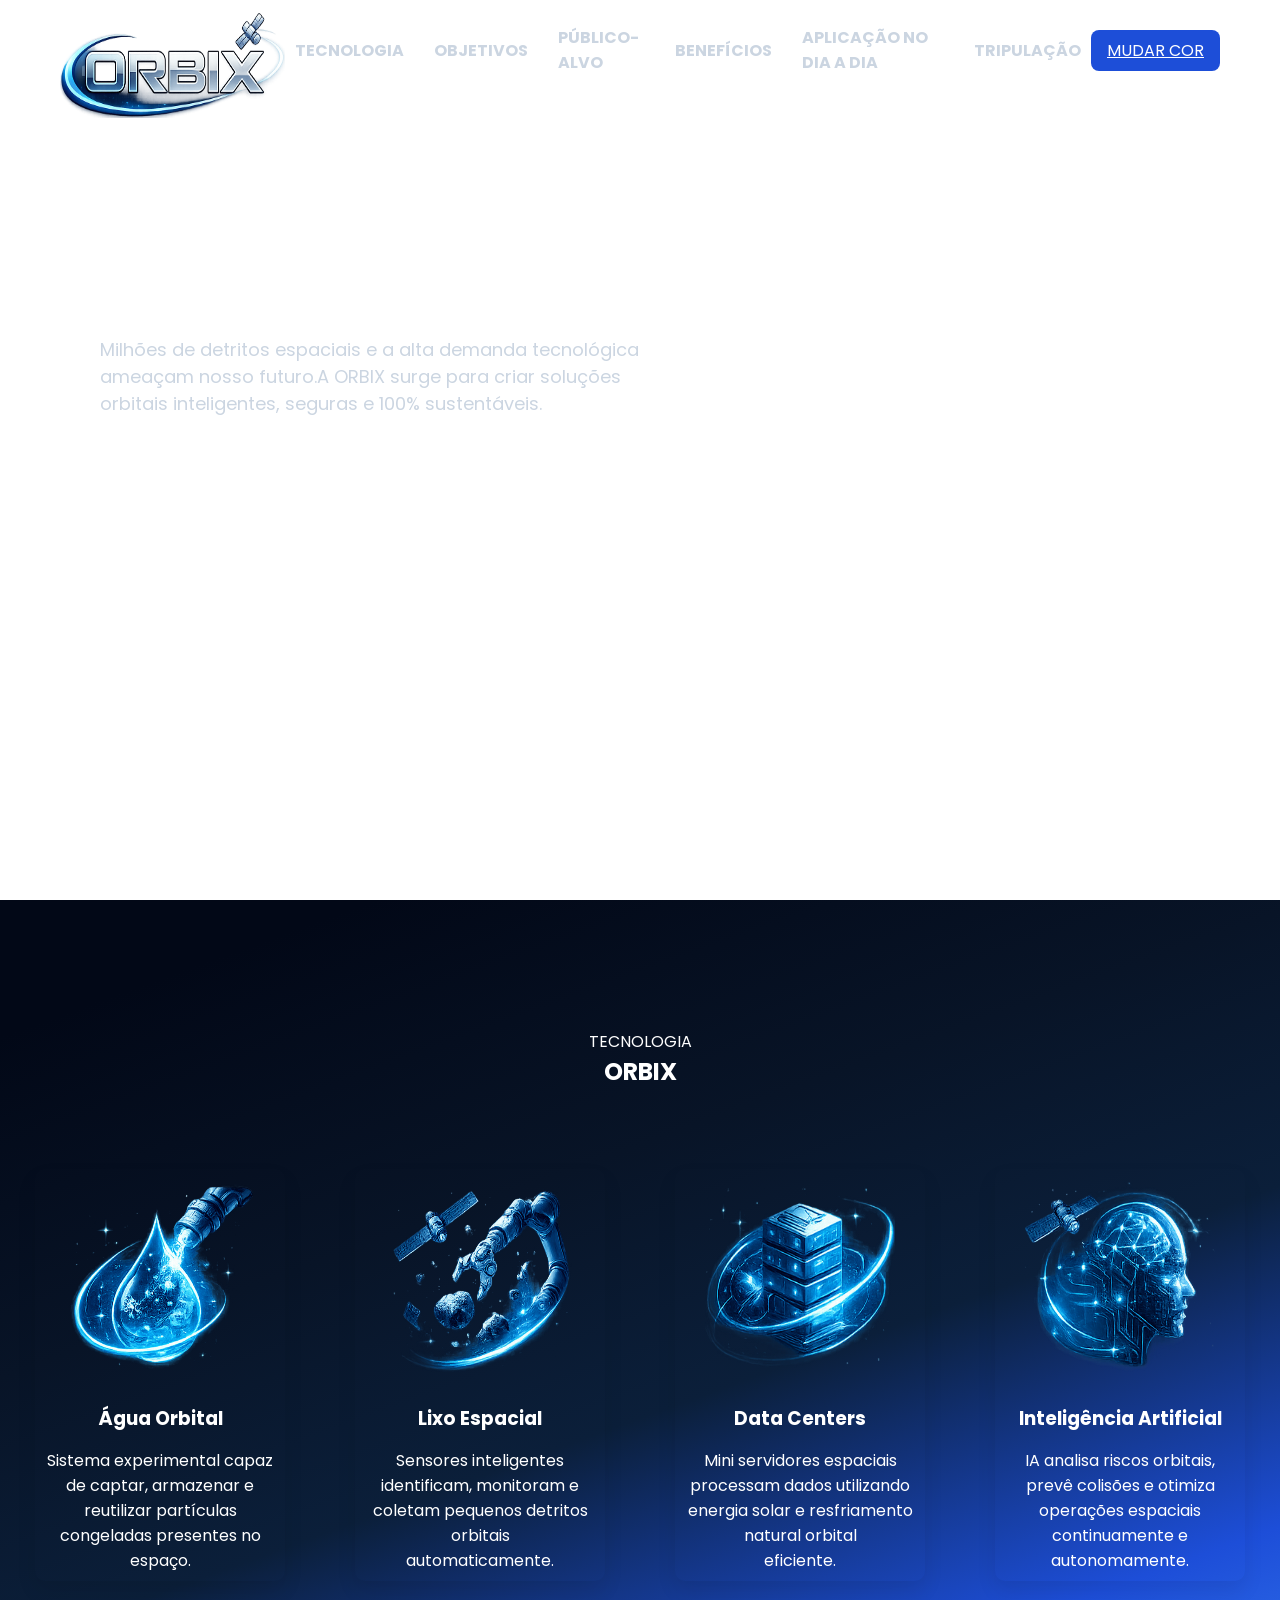
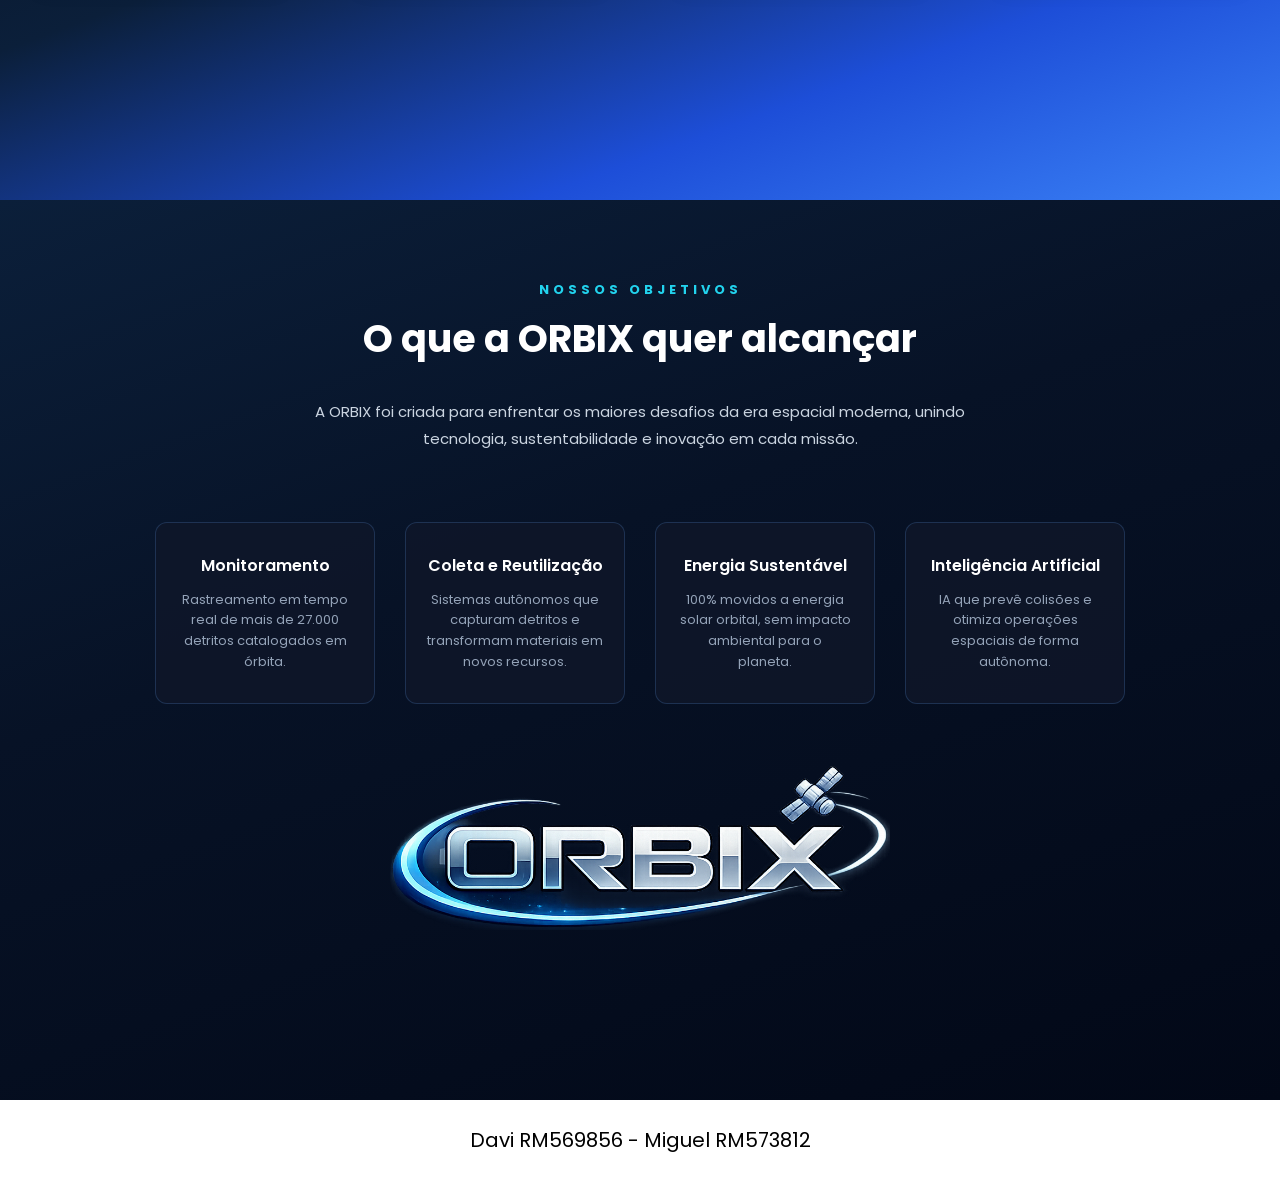
==== index.html @ 5fa02c16 "ta saindo finalmente" ====
<!DOCTYPE html>
<html lang="pt-br">
 
<head>
    <meta charset="UTF-8">
    <meta name="viewport" content="width=device-width, initial-scale=1.0">
    <title>Davi RM569856 Miguel RM573812</title>
    <link rel="preconnect" href="https://fonts.googleapis.com">
    <link rel="preconnect" href="https://fonts.gstatic.com" crossorigin>

    <link href="https://fonts.googleapis.com/css2?family=Playfair+Display:wght@600;700;800&family=Poppins:wght@300;400;500;600&display=swap" rel="stylesheet">
    <link rel="stylesheet" href="./css/styles.css">
 
</head>
 
<body>
    <section class="hero">
        <header class="header-hero">
            <div class="logoDiv">
                <img src="./images/ChatGPT Image 27 de mai. de 2026, 12_56_49.png" alt="Logo do projeto ORBIX" class="logo">
            </div>
            <nav class="nav-hero">
                <ul class="menu-list">
                    <li><a href="#tecnologia" class="menu-list-item">TECNOLOGIA</a></li>
                    <li><a href="#objetivos" class="menu-list-item">OBJETIVOS</a></li>
                    <li><a href="#publico-alvo" class="menu-list-item">PÚBLICO-ALVO</a></li>
                    <li><a href="#beneficios" class="menu-list-item">BENEFÍCIOS</a></li>
                    <li><a href="#aplicacaodia" class="menu-list-item">APLICAÇÃO NO DIA A DIA</a></li>
                    <li><a href="#crew" class="ultimo">TRIPULAÇÃO</a></li>
                </ul>
            </nav>
            <div class="btnDiv">
                <a href="#" class="menu-btn">MUDAR COR</a>
            </div>
        </header>
        <div class="container">
            <div class="box">
                <h2></h2>
                <h1>INFRAESTRUTURA ORBITAL INTELIGENTE<br>E SUSTENTÁVEL</h1>
                <p>Milhões de detritos espaciais e a alta demanda tecnológica <br>ameaçam nosso futuro.A ORBIX surge para criar soluções <br>orbitais inteligentes, seguras e 100% sustentáveis.</p>
            </div>
        </div>
    </section>
    <section class="hero1" id="tecnologia">
    <div class="subtitle">
        <p>TECNOLOGIA</p>
        <h2>ORBIX</h2>
    </div>
        <div class="container1">
            <div class="card">
                <img src="./images/agua.png" alt="Logo do Claude">
                <h3>Água Orbital</h3>
                <p>Sistema experimental capaz de captar, armazenar e reutilizar partículas congeladas presentes no espaço.</p>
            </div>
            <div class="card">
                <img src="./images/lixoespacial.png" alt="Logo de um balão de mensagem">
                <h3>Lixo Espacial</h3>
                <p>Sensores inteligentes identificam, monitoram e coletam pequenos detritos orbitais <br>automaticamente.</p>
            </div>
            <div class="card">
                <img src="./images/3.png" alt="Logo de um escudo">
                <h3>Data Centers</h3>
                <p>Mini servidores espaciais processam dados utilizando energia solar e resfriamento natural orbital <br>eficiente.</p>
            </div>
            <div class="card">
                <img src="./images/ia.png" alt="Logo de uma seta para cima">
                <h3>Inteligência Artificial</h3>
                <p>IA analisa riscos orbitais, prevê colisões e otimiza operações espaciais continuamente e autonomamente.</p>
            </div>
        </div>
    </section>
   <section class="hero2" id="objetivos">
    <img src="./images/ChatGPT Image 27 de mai. de 2026, 12_56_49.png" alt="Logo ORBIX" class="satelite-decorativo">    
    <div class="container2">
            <div class="box2-header">
                <h2>NOSSOS OBJETIVOS</h2>
                <h1>O que a ORBIX quer alcançar</h1>
                <p>A ORBIX foi criada para enfrentar os maiores desafios da era espacial moderna, unindo tecnologia, sustentabilidade e inovação em cada missão.</p>
            </div>
            <div class="objetivos-">
                <div class="objetivo-item">
                    <h3>Monitoramento</h3>
                    <p>Rastreamento em tempo real de mais de 27.000 detritos catalogados em órbita.</p>
                </div>
                <div class="objetivo-item">
                    <h3>Coleta e Reutilização</h3>
                    <p>Sistemas autônomos que capturam detritos e transformam materiais em novos recursos.</p>
                </div>
                <div class="objetivo-item">
                    <h3>Energia Sustentável</h3>
                    <p>100% movidos a energia solar orbital, sem impacto ambiental para o <br>planeta.</p>
                </div>
                <div class="objetivo-item">
                    <h3>Inteligência Artificial</h3>
                    <p>IA que prevê colisões e otimiza operações espaciais de forma autônoma.</p>
                </div>
            </div>
        </div>
    </section>
    
    
    
    
    
    <footer id="crew">
        <p>Davi RM569856 - Miguel RM573812</p>
    </footer>
</body>
 
</html>
---- css/styles.css ----
:root {
  --space-black: #020817;
  --deep-space: #071226;
  --midnight-blue: #0B1F3A;
  --orbit-blue: #1D4ED8;
  --electric-blue: #3B82F6;
  --sky-blue: #60A5FA;
  --color-branco: #FFFFFF;
  --cyan-glow: #22D3EE;
  --neon-light: #93C5FD;
  --text-primary: #FFFFFF;
  --text-secondary: #CBD5E1;
  --text-muted: #94A3B8;
  --card-bg: rgba(15, 23, 42, 0.8);
  --border-color: rgba(96, 165, 250, 0.2);
  --gradient-space: linear-gradient(135deg,#020817 0%,#071226 50%,#0B1F3A 100%);
  --gradient-glow: linear-gradient(90deg,#1D4ED8,#22D3EE);
}

* {
    margin: 0;
    padding: 0;
    box-sizing: border-box;
    font-family: 'Poppins', sans-serif;
}

html {
    scroll-behavior: smooth;
}

.hero {
    width: 100%;
    height: 100dvh;
    display: flex;
    align-items: center;
    justify-content: center;
}

.header-hero {
    height: 100px;
    display: flex;
    align-items: center;
    padding-inline: 50px;
    position: absolute;
    top: 0%;
    width: 100%;
    justify-content: space-between;
}

.logoDiv {
    height: 100px;
    display: flex;
    align-items: center;
    padding-inline: 10px;
    position: static;
    width: auto;
}

.logo {
    height: 15dvh;
    width: 25dvh;
    padding-top: 30px;
}

nav {
    display: flex;
    justify-content: center;
    align-items: center;
    padding-left: 0;
    padding-top: 0;
    flex: 1;
}

.menu-list {
    display: flex;
    gap: 30px;
    list-style: none;
    justify-content: center;
    align-items: center;
    font-size: 16px;
    padding-left: 0;
    margin-left: 0;
}

.menu-list a {
    color: var(--text-secondary);
    text-decoration: none;
    cursor: pointer;
    transition: 0.3s;
    font-weight: bold;
}

.menu-list a:hover {
    color: var(--orbit-blue);
}

.menu-btn {
    background-color: var(--orbit-blue);
    color: var(--color-branco);
    padding: 8px 16px;
    border-radius: 8px;
    transition: 0.3s;
}

.menu-btn:hover {
    background-color: var(--cyan-glow);
    color: var(--color-branco);
}

.btnDiv {
    display: flex;
    align-items: center;
    padding-inline: 10px;
    height: 100px;
}

.container {
    background-image: linear-gradient(to top, rgba(0, 0, 0, .2)),url(../images/Gemini_Generated_Image_tz1dmstz1dmstz1d.png);
    background-repeat: no-repeat;
    background-size: cover;
    background-position: top center;
    width: 100%;
    height: 100dvh;
    padding-top: 150px;
    display: flex;
    align-items: flex-start;
    justify-content: flex-start;
}

.box {
    color: var(--color-branco);
    margin-inline: 30px;
    margin-bottom: 30px;
    margin-left: 100px;
    padding-top: 80px;
}

.box h2 {
    font-size: 20px;
}

.box h1 {
    font-size: 35px;
}

.box p {
    color: var(--text-secondary);
    font-size: 18px;
}

.hero1 {
    background: linear-gradient(160deg,#020817 10%,#081427 35%,#0B1F3A 55%,#1D4ED8 80%,#3B82F6 100%);
    margin-inline: auto;
    height: 100dvh;
    width: 100%;
    display: flex;
    align-items: center;
    justify-content: center;
    flex-direction: column;
    text-align: center;
    gap: 30px;
    color: var(--color-branco);
}

.container1 {
    display: flex;
    align-items: center;
    justify-content: center;
    gap: 30px;
    margin-top: 50px;
}

.container1 img {
    height: 200px;
    width: 200px;
}

.subtitle {
    margin-top: 10px;
}

.card {
    display: flexbox;
    justify-content: center;
    align-items: center;
    text-align: center;
    margin-inline: 20px;
    border: 2px solid var(--color-white);
    border-radius: 10px;
    box-shadow: 0 10px 20px rgba(0,0,0,0.08);
    margin-bottom: 100px;
    width: 250px;
    padding: 8px;
    transition: .5s;
}

.card:hover {
    border: solid 2px var(--cyan-glow);
    scale: 1.1;
}

.card h3 {
    margin-bottom: 15px;
}

.card img {
    margin-bottom: 20px;
    padding: 5px;
}



.hero2 {
    background: linear-gradient(160deg, #0B1F3A 0%, #071226 40%, #020817 100%);
    min-height: 100dvh;
    width: 100%;
    display: flex;
    align-items: flex-start;
    justify-content: center;
    color: var(--color-branco);
    position: relative;
    padding-top: 80px;
}

.container2 {
    display: flex;
    flex-direction: column;
    align-items: center;
    justify-content: center;
    gap: 40px;
    width: 100%;
    padding-inline: 80px;
    text-align: center;
    margin-top: 0;
}

.satelite-decorativo {
    position: absolute;
    bottom: 20px;
    left: 50%;
    transform: translateX(-50%);
    width: 500px;
    margin-bottom: 150px;
}

.box2-header {
    display: flex;
    flex-direction: column;
    align-items: center;
    gap: 16px;
    max-width: 650px;
}

.box2-header h2 {
    font-size: 13px;
    letter-spacing: 4px;
    color: var(--cyan-glow);
    text-transform: uppercase;
}

.box2-header h1 {
    font-size: 38px;
    font-weight: 700;
    line-height: 1.2;
}

.box2-header p {
    font-size: 15px;
    color: var(--text-secondary);
    line-height: 1.8;
    margin-top: 20px;
}

.objetivos- {
    display: flex;
    gap: 30px;
    justify-content: center;
    align-items: flex-start;
    margin-top: 30px;
}

.objetivo-item {
    display: flex;
    flex-direction: column;
    align-items: center;
    gap: 12px;
    max-width: 220px;
    padding: 30px 20px;
    border: 1px solid var(--border-color);
    border-radius: 12px;
    background: var(--card-bg);
    transition: 0.3s;
}

.objetivo-item:hover {
    border-color: var(--cyan-glow);
    scale: 1.05;
}

.objetivo-item h3 {
    font-size: 16px;
    font-weight: 600;
    color: var(--color-branco);
}

.objetivo-item p {
    font-size: 13px;
    color: var(--text-muted);
    line-height: 1.6;
    text-align: center;
}




ul {
    margin-left: 20px;
}

footer {
    background-color: var(--color-white);
    height: 80px;
    display: flex;
    justify-content: center;
    align-items: center;
    font-size: 20px;
}
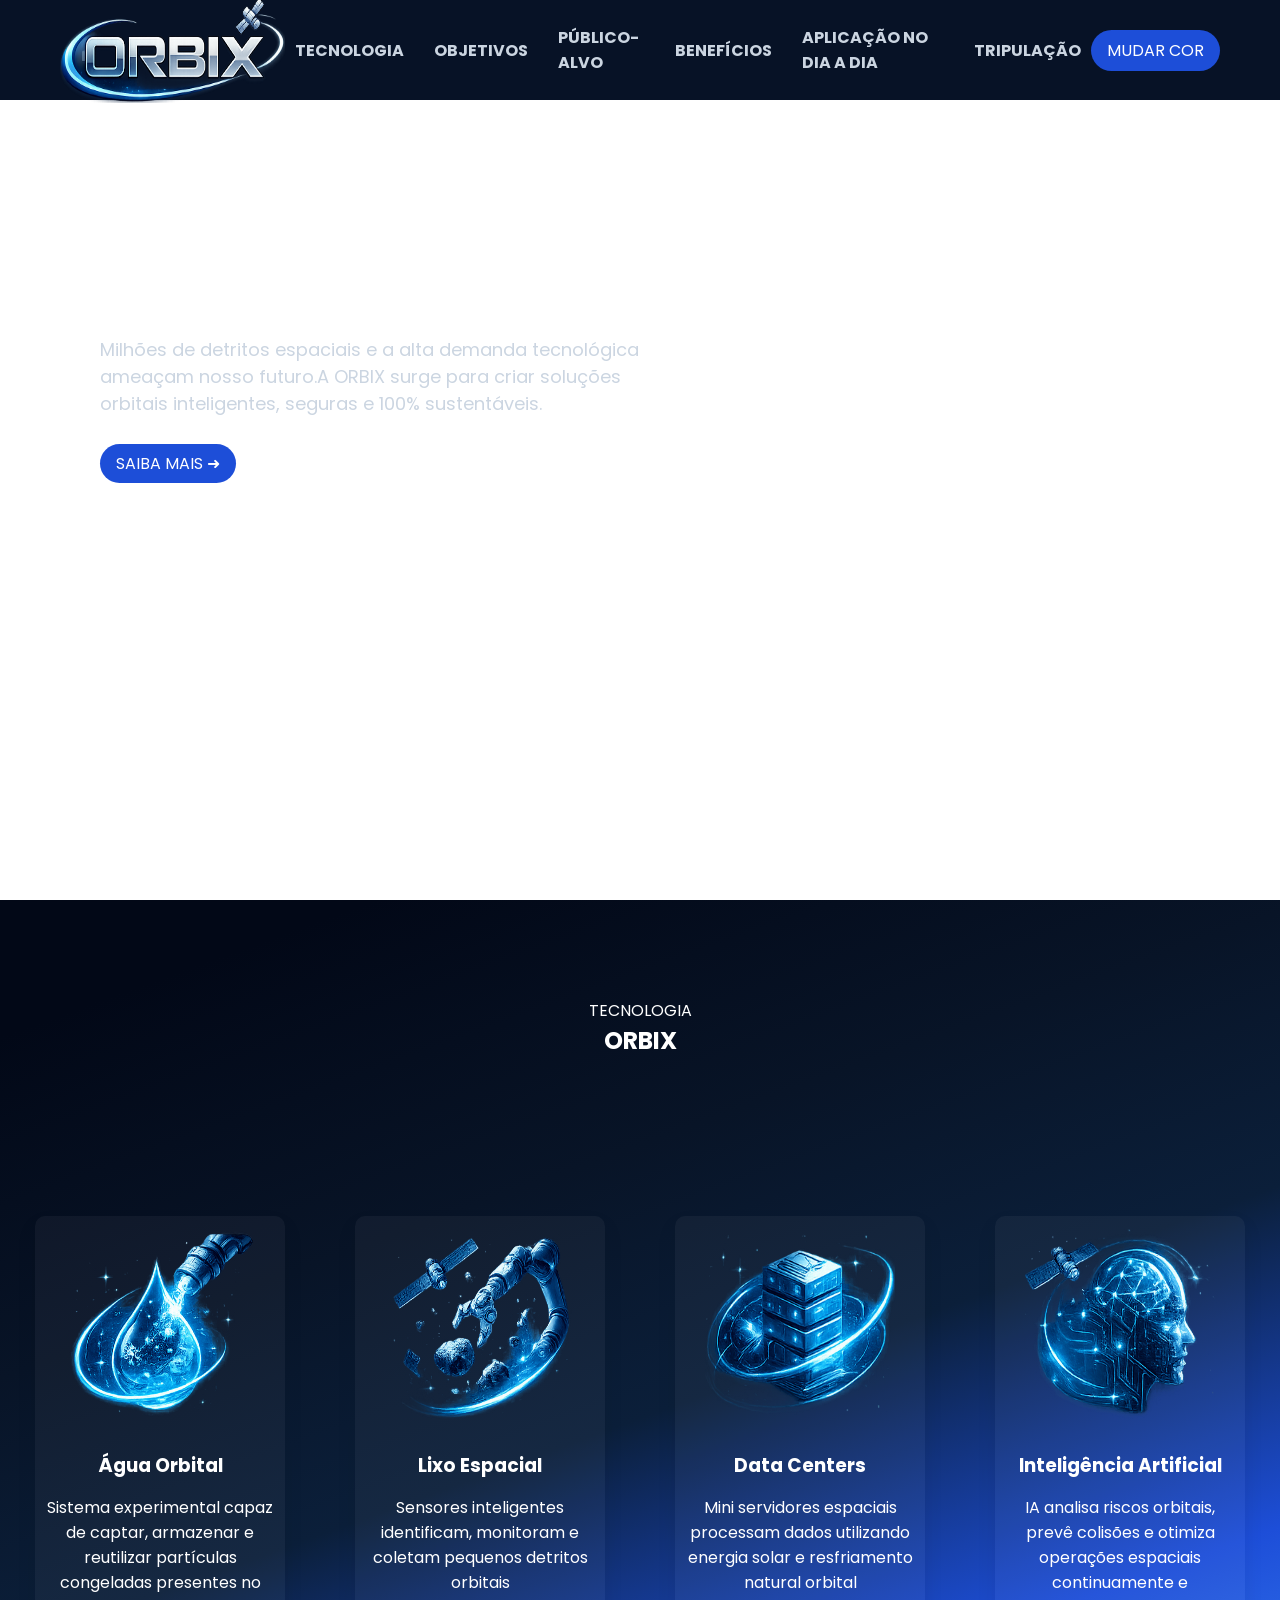
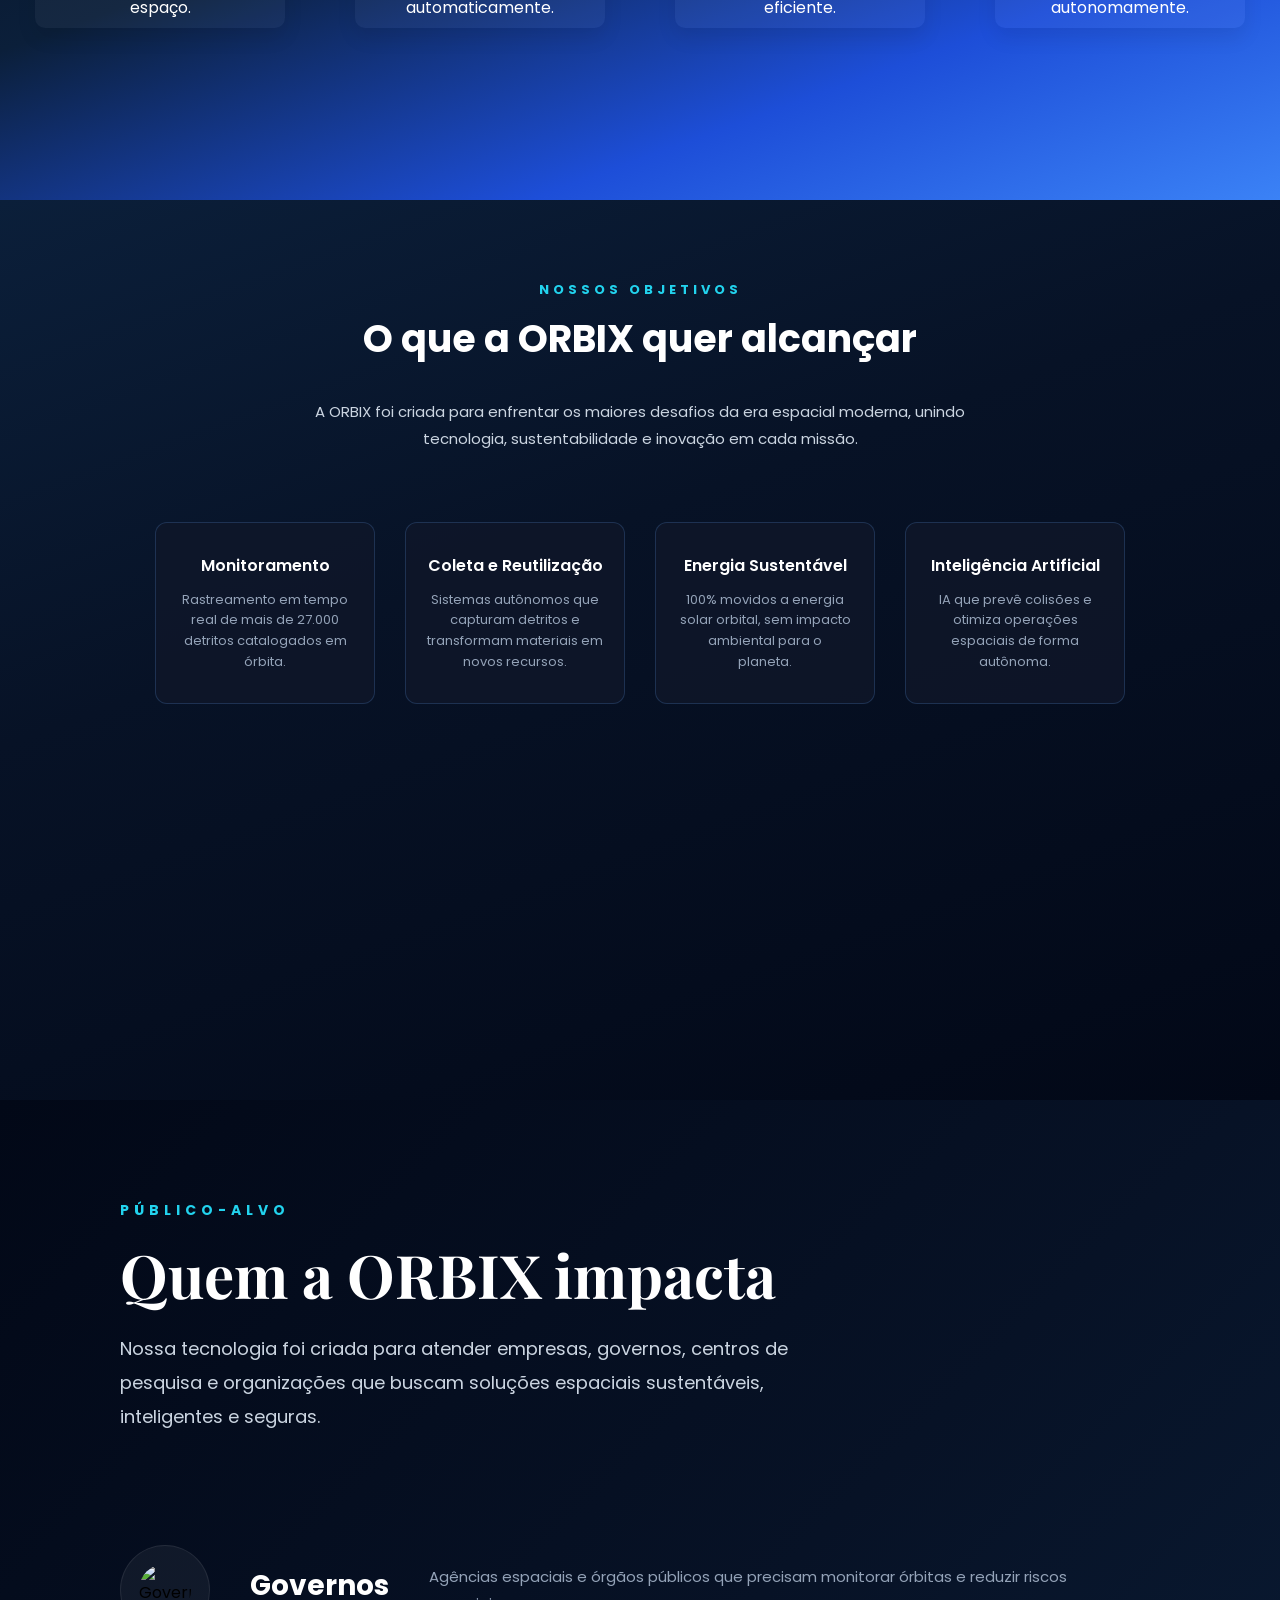
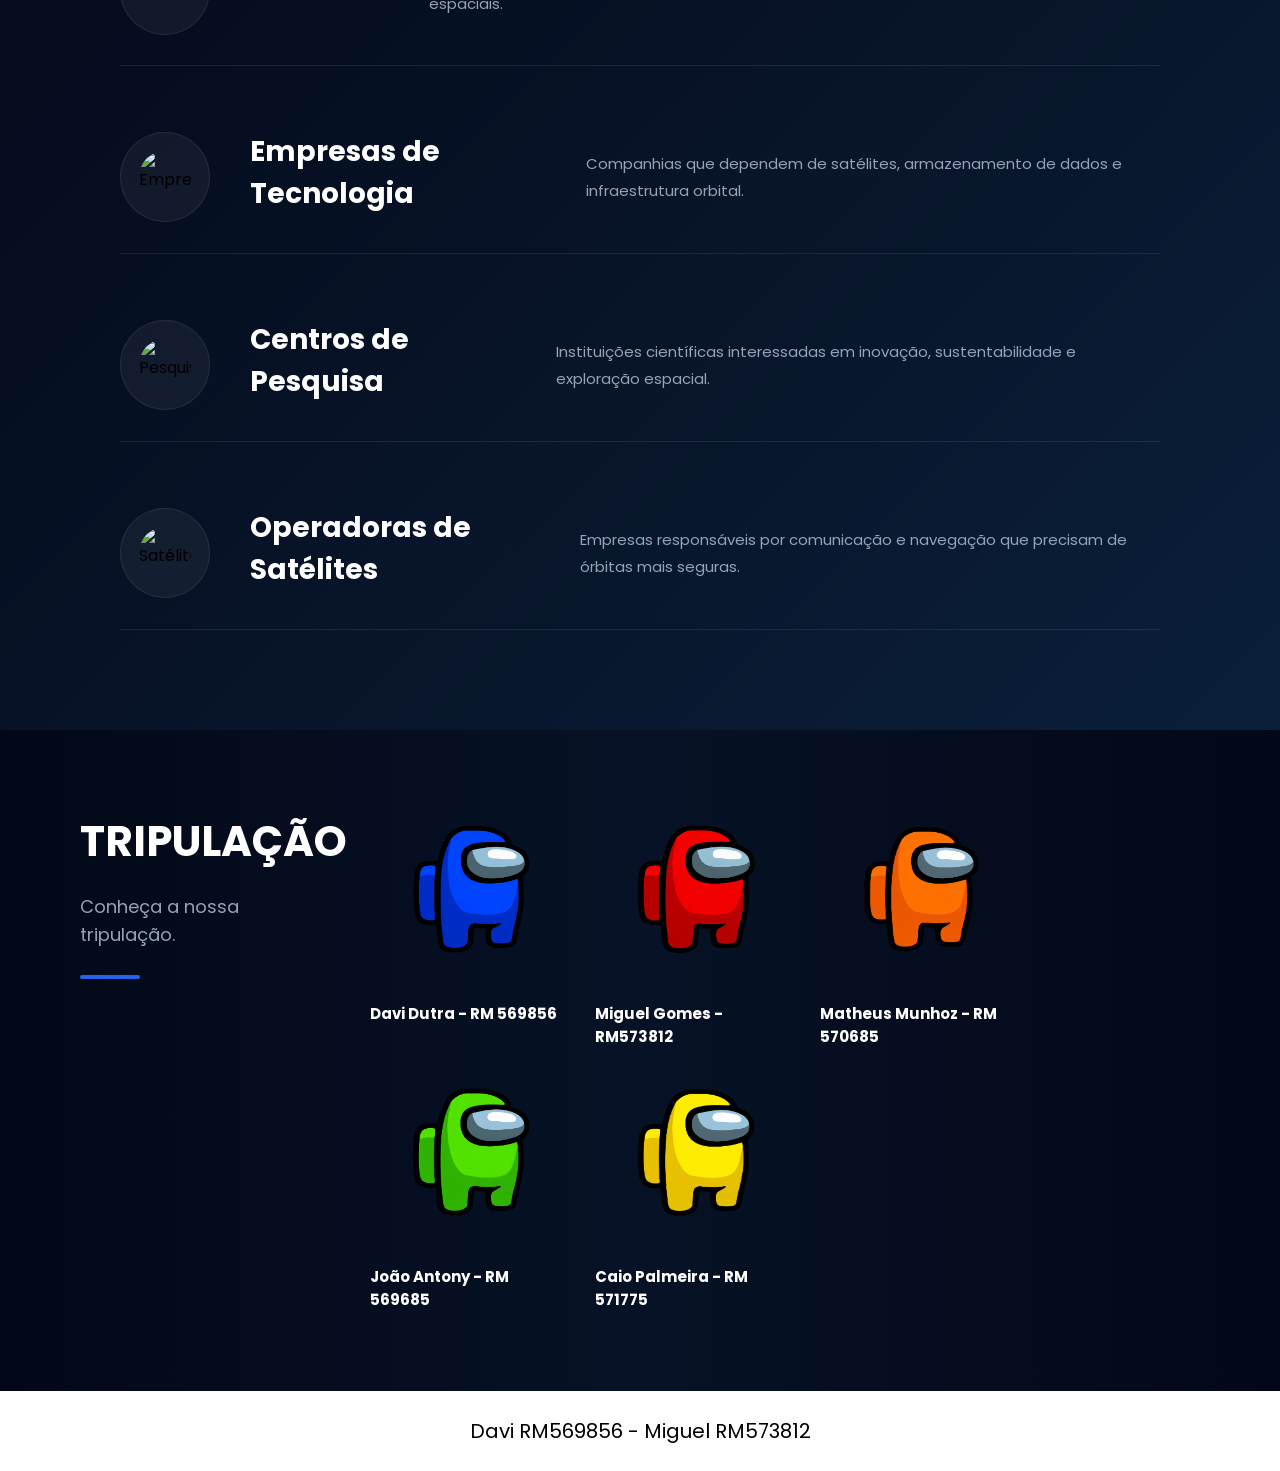
==== commit 2c9cd55a: "Evoluindo o projeto" ====
--- a/index.html
+++ b/index.html
@@ -38,16 +38,17 @@
                 <h2></h2>
                 <h1>INFRAESTRUTURA ORBITAL INTELIGENTE<br>E SUSTENTÁVEL</h1>
                 <p>Milhões de detritos espaciais e a alta demanda tecnológica <br>ameaçam nosso futuro.A ORBIX surge para criar soluções <br>orbitais inteligentes, seguras e 100% sustentáveis.</p>
+                <a href="https://github.com/orbix-gs/orbix-gs" class="btn-sm" target="_blank">SAIBA MAIS ➜</a>
             </div>
         </div>
     </section>
     <section class="hero1" id="tecnologia">
-    <div class="subtitle">
-        <p>TECNOLOGIA</p>
-        <h2>ORBIX</h2>
+        <div class="subtitle">
+            <p>TECNOLOGIA</p>
+            <h2>ORBIX</h2>
     </div>
-        <div class="container1">
-            <div class="card">
+    <div class="container1">
+        <div class="card">
                 <img src="./images/agua.png" alt="Logo do Claude">
                 <h3>Água Orbital</h3>
                 <p>Sistema experimental capaz de captar, armazenar e reutilizar partículas congeladas presentes no espaço.</p>
@@ -70,7 +71,6 @@
         </div>
     </section>
    <section class="hero2" id="objetivos">
-    <img src="./images/ChatGPT Image 27 de mai. de 2026, 12_56_49.png" alt="Logo ORBIX" class="satelite-decorativo">    
     <div class="container2">
             <div class="box2-header">
                 <h2>NOSSOS OBJETIVOS</h2>
@@ -97,11 +97,89 @@
             </div>
         </div>
     </section>
-    
-    
-    
-    
-    
+    <section class="publico-alvo" id="publico-alvo">
+
+    <div class="publico-header">
+        <h2>PÚBLICO-ALVO</h2>
+        <h1>Quem a ORBIX impacta</h1>
+
+        <p>
+            Nossa tecnologia foi criada para atender empresas, governos,
+            centros de pesquisa e organizações que buscam soluções
+            espaciais sustentáveis, inteligentes e seguras.
+        </p>
+    </div>
+
+    <div class="publico-cards">
+
+        <div class="publico-card">
+            <img src="./images/governo.png" alt="Governo">
+            <h3>Governos</h3>
+            <p>
+                Agências espaciais e órgãos públicos que precisam
+                monitorar órbitas e reduzir riscos espaciais.
+            </p>
+        </div>
+
+        <div class="publico-card">
+            <img src="./images/empresa.png" alt="Empresas">
+            <h3>Empresas de Tecnologia</h3>
+            <p>
+                Companhias que dependem de satélites,
+                armazenamento de dados e infraestrutura orbital.
+            </p>
+        </div>
+
+        <div class="publico-card">
+            <img src="./images/pesquisa.png" alt="Pesquisa">
+            <h3>Centros de Pesquisa</h3>
+            <p>
+                Instituições científicas interessadas em inovação,
+                sustentabilidade e exploração espacial.
+            </p>
+        </div>
+
+        <div class="publico-card">
+            <img src="./images/satelite.png" alt="Satélites">
+            <h3>Operadoras de Satélites</h3>
+            <p>
+                Empresas responsáveis por comunicação e navegação
+                que precisam de órbitas mais seguras.
+            </p>
+        </div>
+
+    </div>
+
+</section>
+    <section class="TRIPULAÇÃO">
+    <div class="tipos-info">
+        <h2>TRIPULAÇÃO</h2>
+        <p>Conheça a nossa tripulação.</p>
+        <div class="linha"></div>
+    </div>
+    <div class="cards-pessoas">
+        <div class="pessoa">
+            <img src="./images/azul.png" alt="azul">
+            <h3>Davi Dutra - RM 569856</h3>
+        </div>
+        <div class="pessoa">
+            <img src="./images/vermelho.png" alt="vermelho">
+            <h3>Miguel Gomes - RM573812</h3>
+        </div>
+        <div class="pessoa">
+            <img src="./images/laranja.png" alt="laranja">
+            <h3>Matheus Munhoz - RM 570685</h3>
+        </div>
+        <div class="pessoa">
+            <img src="./images/verde.png" alt="verde">
+            <h3>João Antony - RM 569685</h3>
+        </div>
+        <div class="pessoa">
+            <img src="./images/amarelo.png" alt="amarelo">
+            <h3>Caio Palmeira - RM 571775</h3>
+        </div>
+    </div>
+    </section>
     <footer id="crew">
         <p>Davi RM569856 - Miguel RM573812</p>
     </footer>
--- a/css/styles.css
+++ b/css/styles.css
@@ -1,20 +1,20 @@
 :root {
-  --space-black: #020817;
-  --deep-space: #071226;
-  --midnight-blue: #0B1F3A;
-  --orbit-blue: #1D4ED8;
-  --electric-blue: #3B82F6;
-  --sky-blue: #60A5FA;
-  --color-branco: #FFFFFF;
-  --cyan-glow: #22D3EE;
-  --neon-light: #93C5FD;
-  --text-primary: #FFFFFF;
-  --text-secondary: #CBD5E1;
-  --text-muted: #94A3B8;
-  --card-bg: rgba(15, 23, 42, 0.8);
-  --border-color: rgba(96, 165, 250, 0.2);
-  --gradient-space: linear-gradient(135deg,#020817 0%,#071226 50%,#0B1F3A 100%);
-  --gradient-glow: linear-gradient(90deg,#1D4ED8,#22D3EE);
+    --space-black: #020817;
+    --deep-space: #071226;
+    --midnight-blue: #0B1F3A;
+    --orbit-blue: #1D4ED8;
+    --electric-blue: #3B82F6;
+    --sky-blue: #60A5FA;
+    --color-branco: #FFFFFF;
+    --cyan-glow: #22D3EE;
+    --neon-light: #93C5FD;
+    --text-primary: #FFFFFF;
+    --text-secondary: #CBD5E1;
+    --text-muted: #94A3B8;
+    --card-bg: rgba(15, 23, 42, 0.8);
+    --border-color: rgba(96, 165, 250, 0.2);
+    --gradient-space: linear-gradient(135deg, #020817 0%, #071226 50%, #0B1F3A 100%);
+    --gradient-glow: linear-gradient(90deg, #1D4ED8, #22D3EE);
 }
 
 * {
@@ -37,6 +37,7 @@
 }
 
 .header-hero {
+    background-color: var(--deep-space);
     height: 100px;
     display: flex;
     align-items: center;
@@ -54,6 +55,7 @@
     padding-inline: 10px;
     position: static;
     width: auto;
+    padding-bottom: 30px;
 }
 
 .logo {
@@ -88,21 +90,32 @@
     cursor: pointer;
     transition: 0.3s;
     font-weight: bold;
+    padding-bottom: 8px;
 }
 
 .menu-list a:hover {
     color: var(--orbit-blue);
-}
-
-.menu-btn {
+    border-bottom: 3px solid var(--orbit-blue);
+}
+
+.menu-list a:hover::after {
+    width: 100%;
+}
+
+
+.menu-btn,
+.btn-sm {
     background-color: var(--orbit-blue);
     color: var(--color-branco);
     padding: 8px 16px;
-    border-radius: 8px;
+    border-radius: 30PX;
     transition: 0.3s;
-}
-
-.menu-btn:hover {
+    cursor: pointer;
+    text-decoration: none;
+}
+
+.menu-btn:hover,
+.btn-sm:hover {
     background-color: var(--cyan-glow);
     color: var(--color-branco);
 }
@@ -114,8 +127,12 @@
     height: 100px;
 }
 
+.box P {
+    margin-bottom: 5%;
+}
+
 .container {
-    background-image: linear-gradient(to top, rgba(0, 0, 0, .2)),url(../images/Gemini_Generated_Image_tz1dmstz1dmstz1d.png);
+    background-image: linear-gradient(to bottom, rgba(0, 0, 0, .2)), url(../images/ChatGPT\ Image\ 28_05_2026\,\ 13_29_01.png);
     background-repeat: no-repeat;
     background-size: cover;
     background-position: top center;
@@ -149,7 +166,7 @@
 }
 
 .hero1 {
-    background: linear-gradient(160deg,#020817 10%,#081427 35%,#0B1F3A 55%,#1D4ED8 80%,#3B82F6 100%);
+    background: linear-gradient(160deg, #020817 10%, #081427 35%, #0B1F3A 55%, #1D4ED8 80%, #3B82F6 100%);
     margin-inline: auto;
     height: 100dvh;
     width: 100%;
@@ -167,19 +184,21 @@
     align-items: center;
     justify-content: center;
     gap: 30px;
-    margin-top: 50px;
+    margin-top: 10%;
 }
 
 .container1 img {
     height: 200px;
     width: 200px;
+    margin-bottom: 5%;
 }
 
 .subtitle {
-    margin-top: 10px;
+    margin-top: 2%;
 }
 
 .card {
+    background: rgba(255, 255, 255, 0.041);
     display: flexbox;
     justify-content: center;
     align-items: center;
@@ -187,7 +206,7 @@
     margin-inline: 20px;
     border: 2px solid var(--color-white);
     border-radius: 10px;
-    box-shadow: 0 10px 20px rgba(0,0,0,0.08);
+    box-shadow: 0 10px 20px rgba(0, 0, 0, 0.08);
     margin-bottom: 100px;
     width: 250px;
     padding: 8px;
@@ -310,9 +329,6 @@
     text-align: center;
 }
 
-
-
-
 ul {
     margin-left: 20px;
 }
@@ -324,4 +340,158 @@
     justify-content: center;
     align-items: center;
     font-size: 20px;
+}
+
+.TRIPULAÇÃO {
+    width: 100%;
+    padding: 80px;
+    display: flex;
+    align-items: flex-start;
+    gap: 40px;
+    background:
+        linear-gradient(90deg, #020817, #071226, #020817);
+}
+
+.tipos-info {
+    min-width: 250px;
+}
+
+.tipos-info h2 {
+    color: white;
+    font-size: 42px;
+    margin-bottom: 20px;
+}
+
+.tipos-info p {
+    color: #94A3B8;
+    font-size: 18px;
+    line-height: 1.6;
+    margin-bottom: 25px;
+}
+
+.linha {
+    width: 60px;
+    height: 4px;
+    background: #2563EB;
+    border-radius: 10px;
+}
+
+.cards-pessoas {
+    display: flex;
+    gap: 25px;
+    flex-wrap: wrap;
+}
+
+.pessoa {
+    width: 200px;
+    transition: 0.4s;
+    cursor: pointer;
+}
+
+.pessoa:hover {
+    transform: translateY(-8px);
+}
+
+
+.pessoa img {
+    width: 100%;
+    height: 170px;
+    border-radius: 12px;
+    margin-bottom: 15px;
+}
+
+.pessoa h3 {
+    color: white;
+    font-size: 15px;
+    font-weight: bold;
+}
+
+.publico-alvo {
+    width: 100%;
+    min-height: 100dvh;
+    padding: 100px 120px;
+
+    background:
+        linear-gradient(135deg, #020817 0%, #071226 50%, #0B1F3A 100%);
+
+    display: flex;
+    flex-direction: column;
+    justify-content: center;
+    gap: 80px;
+}
+
+.publico-header {
+    max-width: 700px;
+}
+
+.publico-header h2 {
+    color: var(--cyan-glow);
+    font-size: 14px;
+    letter-spacing: 5px;
+    margin-bottom: 20px;
+}
+
+.publico-header h1 {
+    color: var(--color-branco);
+    font-size: 60px;
+    line-height: 1.1;
+    margin-bottom: 25px;
+    font-family: 'Playfair Display', serif;
+}
+
+.publico-header p {
+    color: var(--text-secondary);
+    font-size: 18px;
+    line-height: 1.9;
+}
+
+.publico-cards {
+    display: flex;
+    flex-direction: column;
+    gap: 35px;
+    width: 100%;
+}
+
+.publico-card {
+    width: 100%;
+    display: flex;
+    align-items: center;
+    gap: 40px;
+    padding: 30px 0;
+    border-bottom: 1px solid rgba(255, 255, 255, 0.08);
+    transition: 0.4s;
+}
+
+.publico-card:hover {
+    transform: translateX(15px);
+    border-color: var(--cyan-glow);
+}
+
+.publico-card img {
+    width: 90px;
+    height: 90px;
+    object-fit: contain;
+    padding: 18px;
+    border-radius: 50%;
+    background: rgba(255, 255, 255, 0.05);
+    border: 1px solid rgba(255, 255, 255, 0.08);
+    transition: 0.4s;
+}
+
+.publico-card:hover img {
+    background: rgba(34, 211, 238, 0.12);
+    border-color: var(--cyan-glow);
+}
+
+.publico-card h3 {
+    color: var(--color-branco);
+    font-size: 28px;
+    margin-bottom: 8px;
+}
+
+.publico-card p {
+    color: var(--text-muted);
+    font-size: 15px;
+    line-height: 1.8;
+    max-width: 700px;
 }
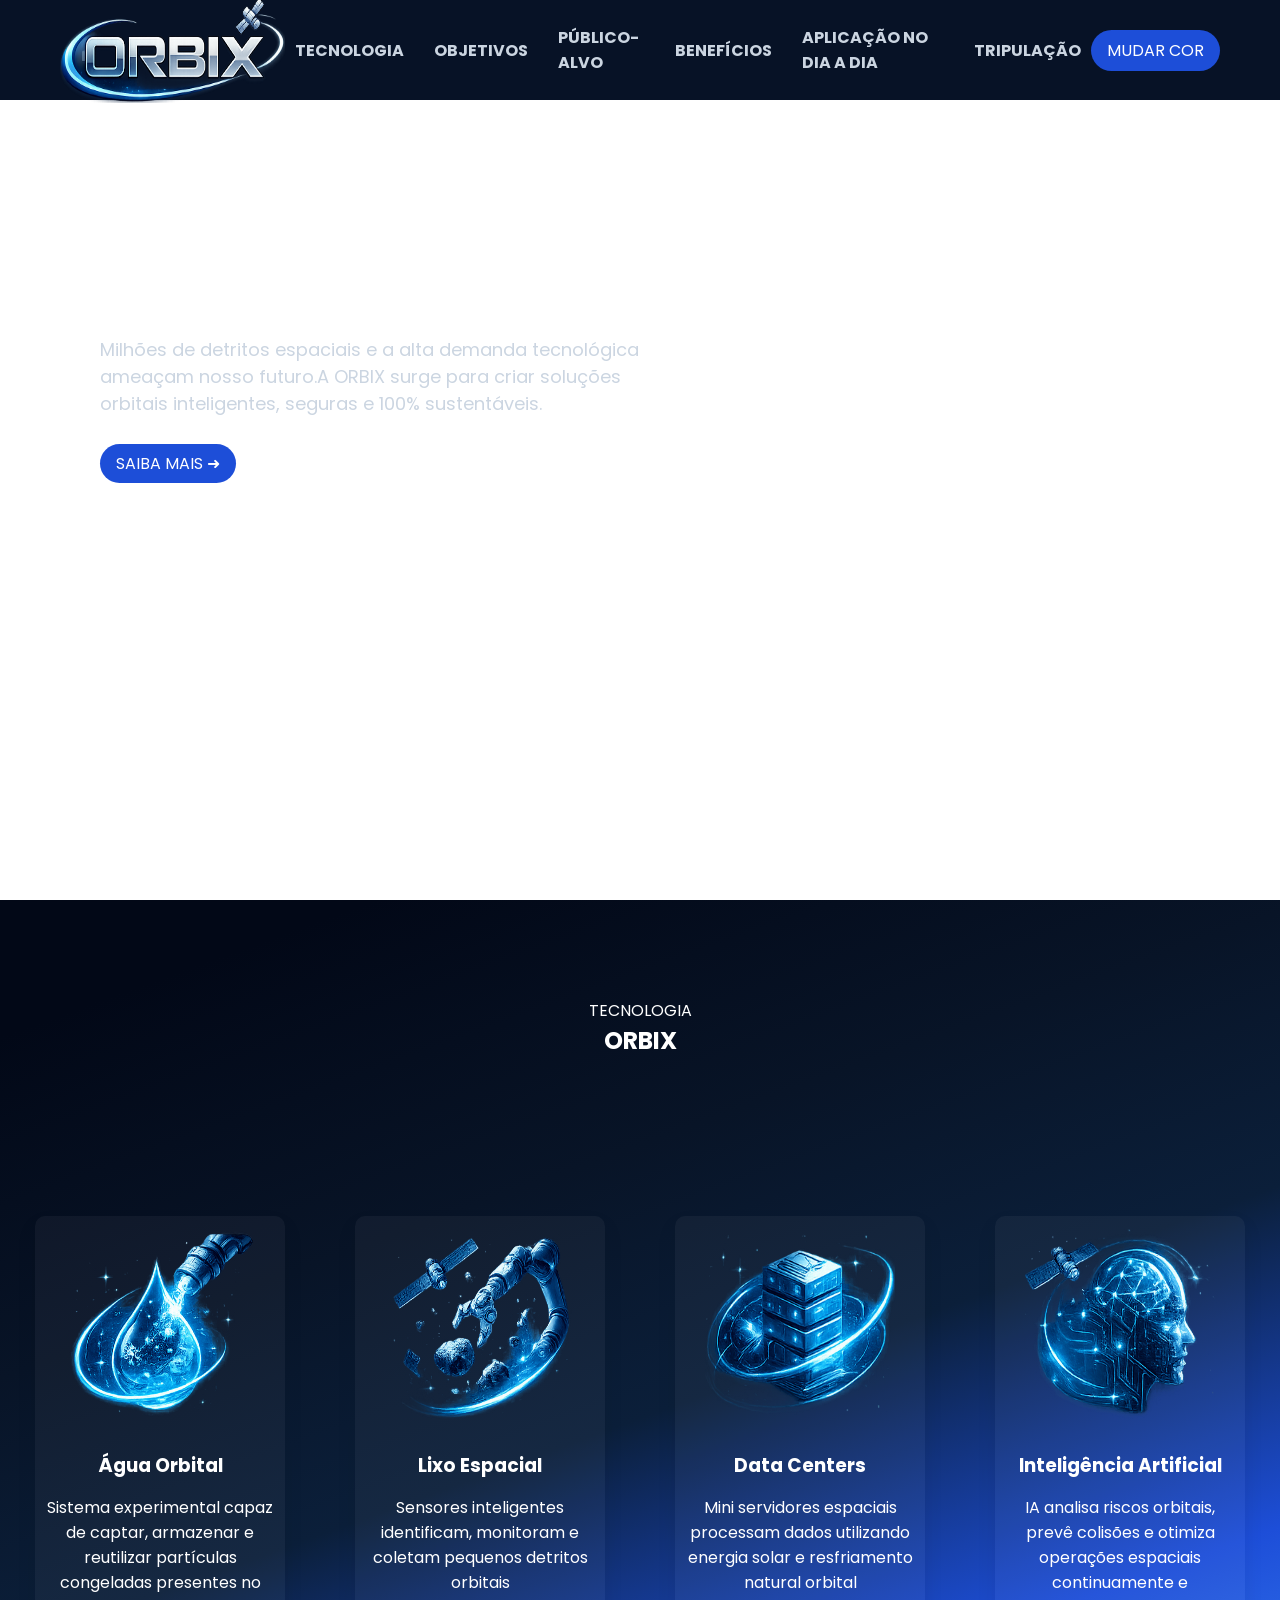
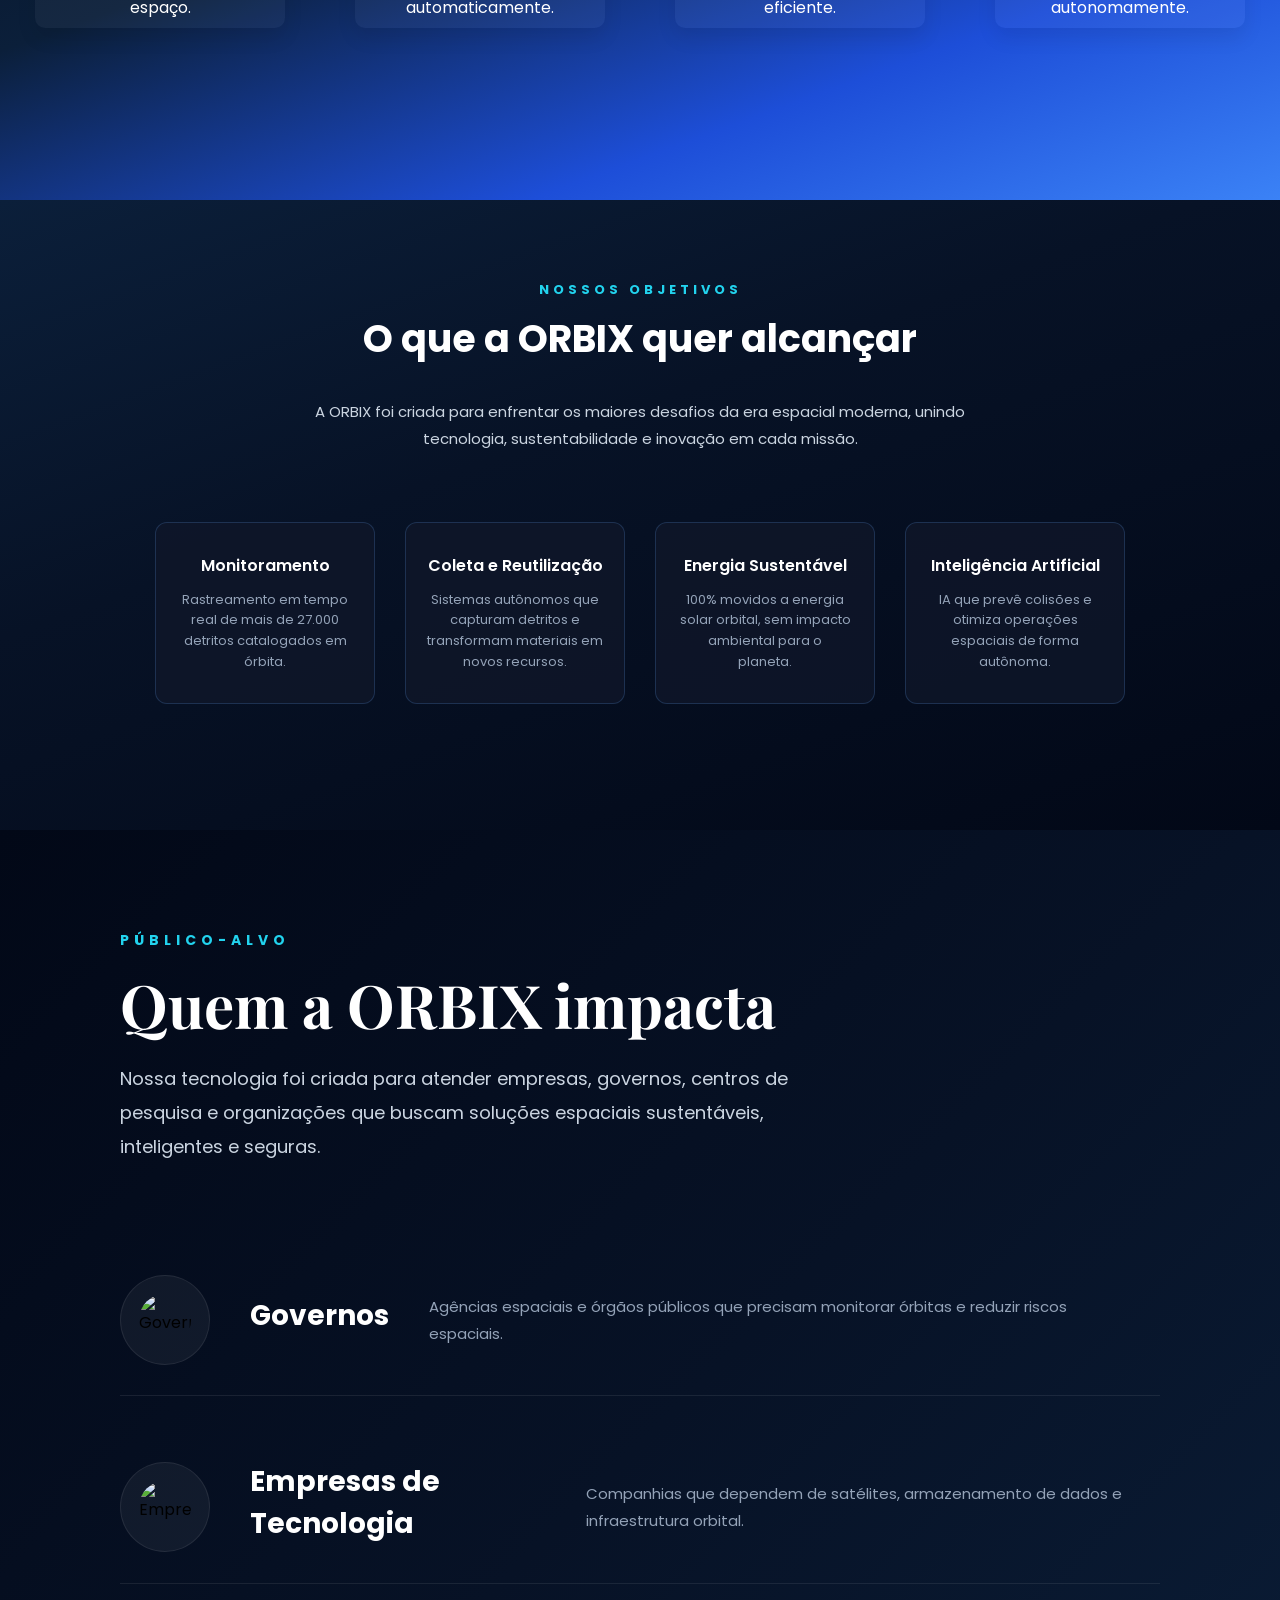
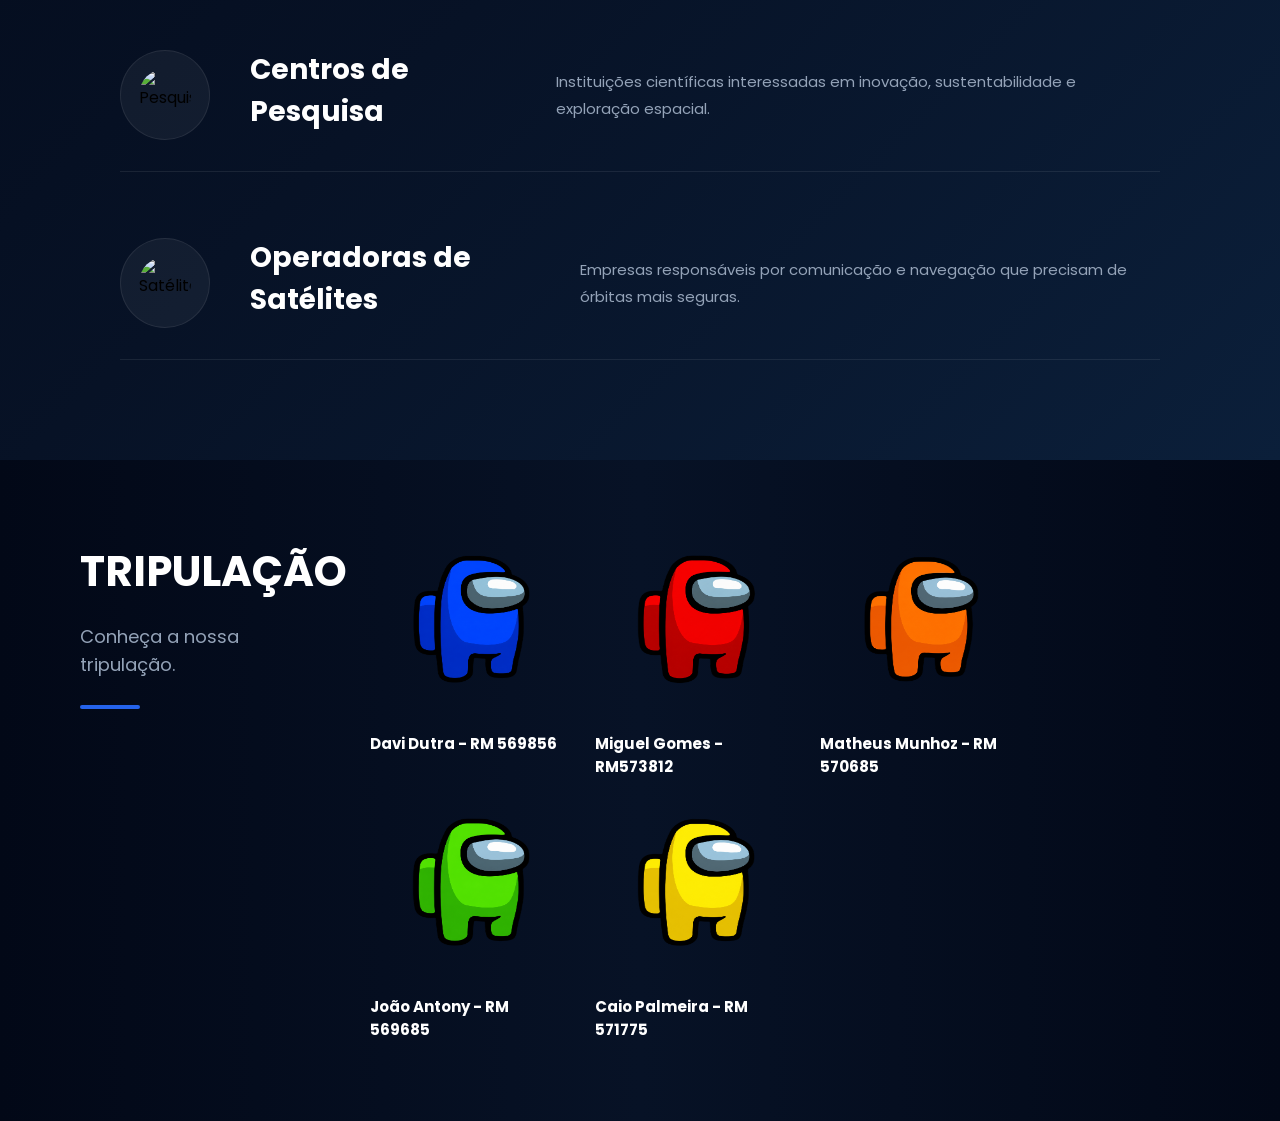
==== commit ec641dc3: "imagens publico alvo" ====
--- a/index.html
+++ b/index.html
@@ -1,6 +1,6 @@
 <!DOCTYPE html>
 <html lang="pt-br">
- 
+
 <head>
     <meta charset="UTF-8">
     <meta name="viewport" content="width=device-width, initial-scale=1.0">
@@ -8,16 +8,19 @@
     <link rel="preconnect" href="https://fonts.googleapis.com">
     <link rel="preconnect" href="https://fonts.gstatic.com" crossorigin>
 
-    <link href="https://fonts.googleapis.com/css2?family=Playfair+Display:wght@600;700;800&family=Poppins:wght@300;400;500;600&display=swap" rel="stylesheet">
+    <link
+        href="https://fonts.googleapis.com/css2?family=Playfair+Display:wght@600;700;800&family=Poppins:wght@300;400;500;600&display=swap"
+        rel="stylesheet">
     <link rel="stylesheet" href="./css/styles.css">
- 
+
 </head>
- 
+
 <body>
     <section class="hero">
         <header class="header-hero">
             <div class="logoDiv">
-                <img src="./images/ChatGPT Image 27 de mai. de 2026, 12_56_49.png" alt="Logo do projeto ORBIX" class="logo">
+                <img src="./images/ChatGPT Image 27 de mai. de 2026, 12_56_49.png" alt="Logo do projeto ORBIX"
+                    class="logo">
             </div>
             <nav class="nav-hero">
                 <ul class="menu-list">
@@ -37,7 +40,8 @@
             <div class="box">
                 <h2></h2>
                 <h1>INFRAESTRUTURA ORBITAL INTELIGENTE<br>E SUSTENTÁVEL</h1>
-                <p>Milhões de detritos espaciais e a alta demanda tecnológica <br>ameaçam nosso futuro.A ORBIX surge para criar soluções <br>orbitais inteligentes, seguras e 100% sustentáveis.</p>
+                <p>Milhões de detritos espaciais e a alta demanda tecnológica <br>ameaçam nosso futuro.A ORBIX surge
+                    para criar soluções <br>orbitais inteligentes, seguras e 100% sustentáveis.</p>
                 <a href="https://github.com/orbix-gs/orbix-gs" class="btn-sm" target="_blank">SAIBA MAIS ➜</a>
             </div>
         </div>
@@ -46,36 +50,41 @@
         <div class="subtitle">
             <p>TECNOLOGIA</p>
             <h2>ORBIX</h2>
-    </div>
-    <div class="container1">
-        <div class="card">
+        </div>
+        <div class="container1">
+            <div class="card">
                 <img src="./images/agua.png" alt="Logo do Claude">
                 <h3>Água Orbital</h3>
-                <p>Sistema experimental capaz de captar, armazenar e reutilizar partículas congeladas presentes no espaço.</p>
+                <p>Sistema experimental capaz de captar, armazenar e reutilizar partículas congeladas presentes no
+                    espaço.</p>
             </div>
             <div class="card">
                 <img src="./images/lixoespacial.png" alt="Logo de um balão de mensagem">
                 <h3>Lixo Espacial</h3>
-                <p>Sensores inteligentes identificam, monitoram e coletam pequenos detritos orbitais <br>automaticamente.</p>
+                <p>Sensores inteligentes identificam, monitoram e coletam pequenos detritos orbitais
+                    <br>automaticamente.</p>
             </div>
             <div class="card">
                 <img src="./images/3.png" alt="Logo de um escudo">
                 <h3>Data Centers</h3>
-                <p>Mini servidores espaciais processam dados utilizando energia solar e resfriamento natural orbital <br>eficiente.</p>
+                <p>Mini servidores espaciais processam dados utilizando energia solar e resfriamento natural orbital
+                    <br>eficiente.</p>
             </div>
             <div class="card">
                 <img src="./images/ia.png" alt="Logo de uma seta para cima">
                 <h3>Inteligência Artificial</h3>
-                <p>IA analisa riscos orbitais, prevê colisões e otimiza operações espaciais continuamente e autonomamente.</p>
+                <p>IA analisa riscos orbitais, prevê colisões e otimiza operações espaciais continuamente e
+                    autonomamente.</p>
             </div>
         </div>
     </section>
-   <section class="hero2" id="objetivos">
-    <div class="container2">
+    <section class="hero2" id="objetivos">
+        <div class="container2">
             <div class="box2-header">
                 <h2>NOSSOS OBJETIVOS</h2>
                 <h1>O que a ORBIX quer alcançar</h1>
-                <p>A ORBIX foi criada para enfrentar os maiores desafios da era espacial moderna, unindo tecnologia, sustentabilidade e inovação em cada missão.</p>
+                <p>A ORBIX foi criada para enfrentar os maiores desafios da era espacial moderna, unindo tecnologia,
+                    sustentabilidade e inovação em cada missão.</p>
             </div>
             <div class="objetivos-">
                 <div class="objetivo-item">
@@ -98,91 +107,68 @@
         </div>
     </section>
     <section class="publico-alvo" id="publico-alvo">
-
-    <div class="publico-header">
-        <h2>PÚBLICO-ALVO</h2>
-        <h1>Quem a ORBIX impacta</h1>
-
-        <p>
-            Nossa tecnologia foi criada para atender empresas, governos,
-            centros de pesquisa e organizações que buscam soluções
-            espaciais sustentáveis, inteligentes e seguras.
-        </p>
-    </div>
-
-    <div class="publico-cards">
-
-        <div class="publico-card">
-            <img src="./images/governo.png" alt="Governo">
-            <h3>Governos</h3>
-            <p>
-                Agências espaciais e órgãos públicos que precisam
-                monitorar órbitas e reduzir riscos espaciais.
+        <div class="publico-header">
+            <h2>PÚBLICO-ALVO</h2>
+            <h1>Quem a ORBIX impacta</h1>
+            <p>Nossa tecnologia foi criada para atender empresas, governos, centros de pesquisa e organizações que buscam soluções espaciais sustentáveis, inteligentes e seguras.
             </p>
         </div>
+        <div class="publico-cards">
+            <div class="publico-card">
+                <img src="./images/governos.png" alt="Governo">
+                <h3>Governos</h3>
+                <p>Agências espaciais e órgãos públicos que precisam monitorar órbitas e reduzir riscos espaciais.
+                </p>
+            </div>
+            <div class="publico-card">
+                <img src="./images/2.png" alt="Empresas">
+                <h3>Empresas de Tecnologia</h3>
+                <p>Companhias que dependem de satélites, armazenamento de dados e infraestrutura orbital.
+                </p>
+            </div>
+            <div class="publico-card">
+                <img src="./images/sat.png" alt="Pesquisa">
+                <h3>Centros de Pesquisa</h3>
+                <p>Instituições científicas interessadas em inovação, sustentabilidade e exploração espacial.
+                </p>
+            </div>
+            <div class="publico-card">
+                <img src="./images/satfr.png" alt="Satélites">
+                <h3>Operadoras de Satélites</h3>
+                <p>Empresas responsáveis por comunicação e navegação que precisam de órbitas mais seguras.
+                </p>
+            </div>
+        </div>
+    </section>
+    <section class="TRIPULAÇÃO">
+        <div class="tipos-info">
+            <h2>TRIPULAÇÃO</h2>
+            <p>Conheça a nossa tripulação.</p>
+            <div class="linha"></div>
+        </div>
+        <div class="cards-pessoas">
+            <div class="pessoa">
+                <img src="./images/azul.png" alt="boneco among-us azul">
+                <h3>Davi Dutra - RM 569856</h3>
+            </div>
+            <div class="pessoa">
+                <img src="./images/vermelho.png" alt="boneco among-us vermelho">
+                <h3>Miguel Gomes - RM573812</h3>
+            </div>
+            <div class="pessoa">
+                <img src="./images/laranja.png" alt="boneco among-us laranja">
+                <h3>Matheus Munhoz - RM 570685</h3>
+            </div>
+            <div class="pessoa">
+                <img src="./images/verde.png" alt="boneco among-us verde">
+                <h3>João Antony - RM 569685</h3>
+            </div>
+            <div class="pessoa">
+                <img src="./images/amarelo.png" alt="boneco among-us amarelo">
+                <h3>Caio Palmeira - RM 571775</h3>
+            </div>
+        </div>
+    </section>
+</body>
 
-        <div class="publico-card">
-            <img src="./images/empresa.png" alt="Empresas">
-            <h3>Empresas de Tecnologia</h3>
-            <p>
-                Companhias que dependem de satélites,
-                armazenamento de dados e infraestrutura orbital.
-            </p>
-        </div>
-
-        <div class="publico-card">
-            <img src="./images/pesquisa.png" alt="Pesquisa">
-            <h3>Centros de Pesquisa</h3>
-            <p>
-                Instituições científicas interessadas em inovação,
-                sustentabilidade e exploração espacial.
-            </p>
-        </div>
-
-        <div class="publico-card">
-            <img src="./images/satelite.png" alt="Satélites">
-            <h3>Operadoras de Satélites</h3>
-            <p>
-                Empresas responsáveis por comunicação e navegação
-                que precisam de órbitas mais seguras.
-            </p>
-        </div>
-
-    </div>
-
-</section>
-    <section class="TRIPULAÇÃO">
-    <div class="tipos-info">
-        <h2>TRIPULAÇÃO</h2>
-        <p>Conheça a nossa tripulação.</p>
-        <div class="linha"></div>
-    </div>
-    <div class="cards-pessoas">
-        <div class="pessoa">
-            <img src="./images/azul.png" alt="azul">
-            <h3>Davi Dutra - RM 569856</h3>
-        </div>
-        <div class="pessoa">
-            <img src="./images/vermelho.png" alt="vermelho">
-            <h3>Miguel Gomes - RM573812</h3>
-        </div>
-        <div class="pessoa">
-            <img src="./images/laranja.png" alt="laranja">
-            <h3>Matheus Munhoz - RM 570685</h3>
-        </div>
-        <div class="pessoa">
-            <img src="./images/verde.png" alt="verde">
-            <h3>João Antony - RM 569685</h3>
-        </div>
-        <div class="pessoa">
-            <img src="./images/amarelo.png" alt="amarelo">
-            <h3>Caio Palmeira - RM 571775</h3>
-        </div>
-    </div>
-    </section>
-    <footer id="crew">
-        <p>Davi RM569856 - Miguel RM573812</p>
-    </footer>
-</body>
- 
-</html>+</html>
--- a/css/styles.css
+++ b/css/styles.css
@@ -104,6 +104,7 @@
 
 
 .menu-btn,
+
 .btn-sm {
     background-color: var(--orbit-blue);
     color: var(--color-branco);
@@ -231,7 +232,7 @@
 
 .hero2 {
     background: linear-gradient(160deg, #0B1F3A 0%, #071226 40%, #020817 100%);
-    min-height: 100dvh;
+    min-height: 70dvh;
     width: 100%;
     display: flex;
     align-items: flex-start;
@@ -333,15 +334,6 @@
     margin-left: 20px;
 }
 
-footer {
-    background-color: var(--color-white);
-    height: 80px;
-    display: flex;
-    justify-content: center;
-    align-items: center;
-    font-size: 20px;
-}
-
 .TRIPULAÇÃO {
     width: 100%;
     padding: 80px;
@@ -410,10 +402,7 @@
     width: 100%;
     min-height: 100dvh;
     padding: 100px 120px;
-
-    background:
-        linear-gradient(135deg, #020817 0%, #071226 50%, #0B1F3A 100%);
-
+    background: linear-gradient(135deg, #020817 0%, #071226 50%, #0B1F3A 100%);
     display: flex;
     flex-direction: column;
     justify-content: center;
@@ -494,4 +483,4 @@
     font-size: 15px;
     line-height: 1.8;
     max-width: 700px;
-}+}
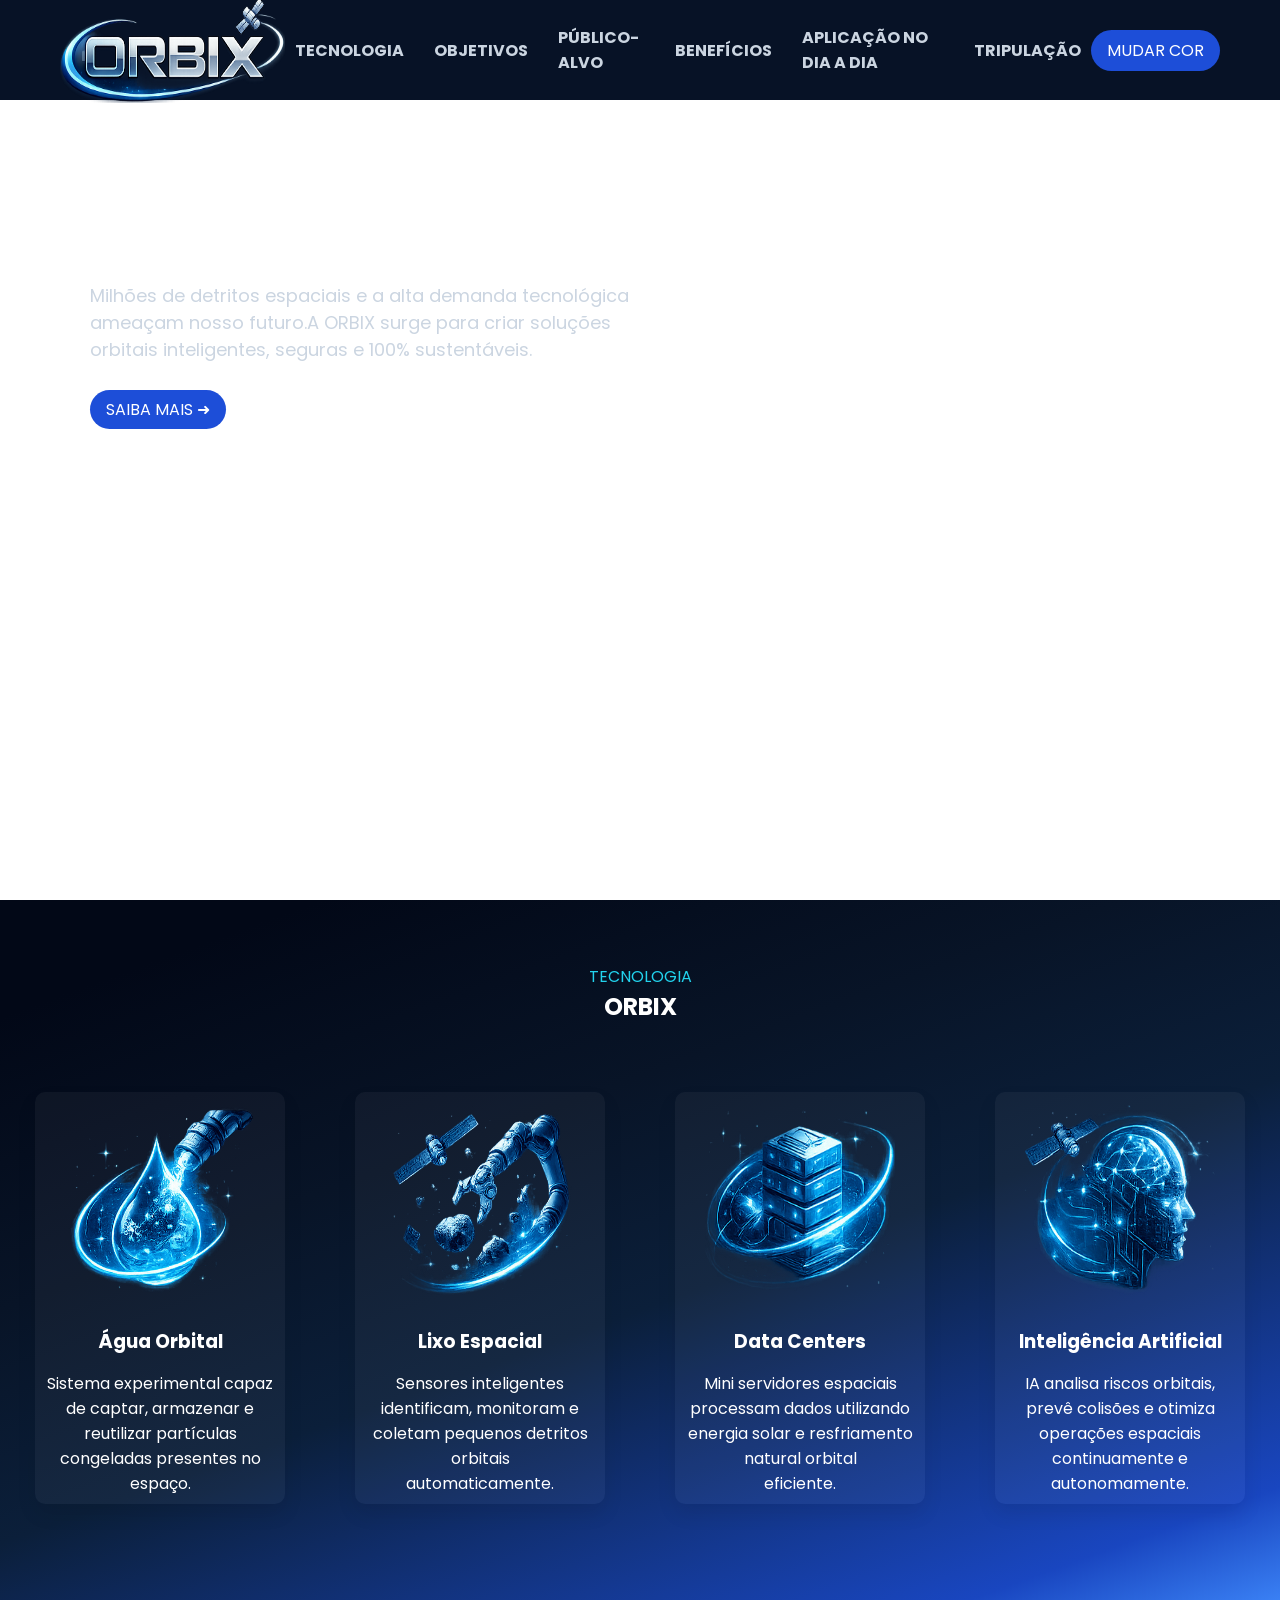
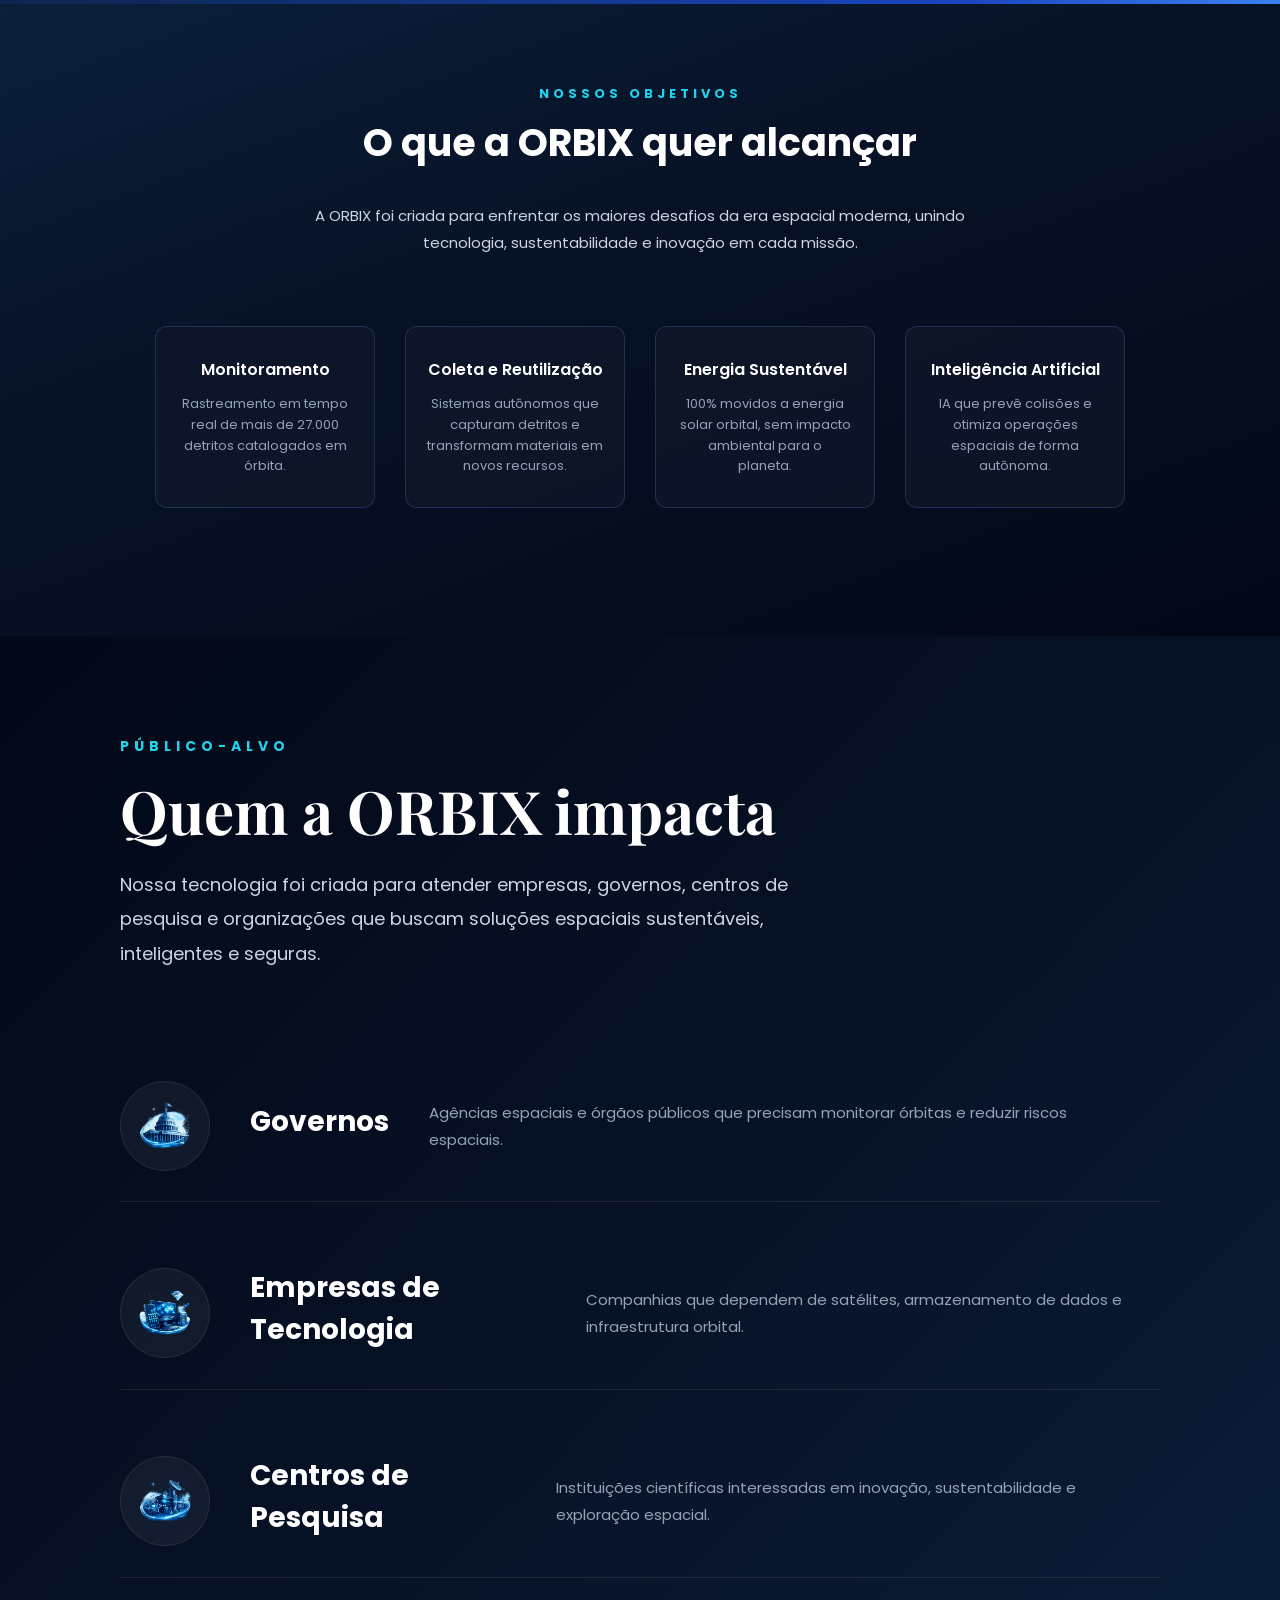
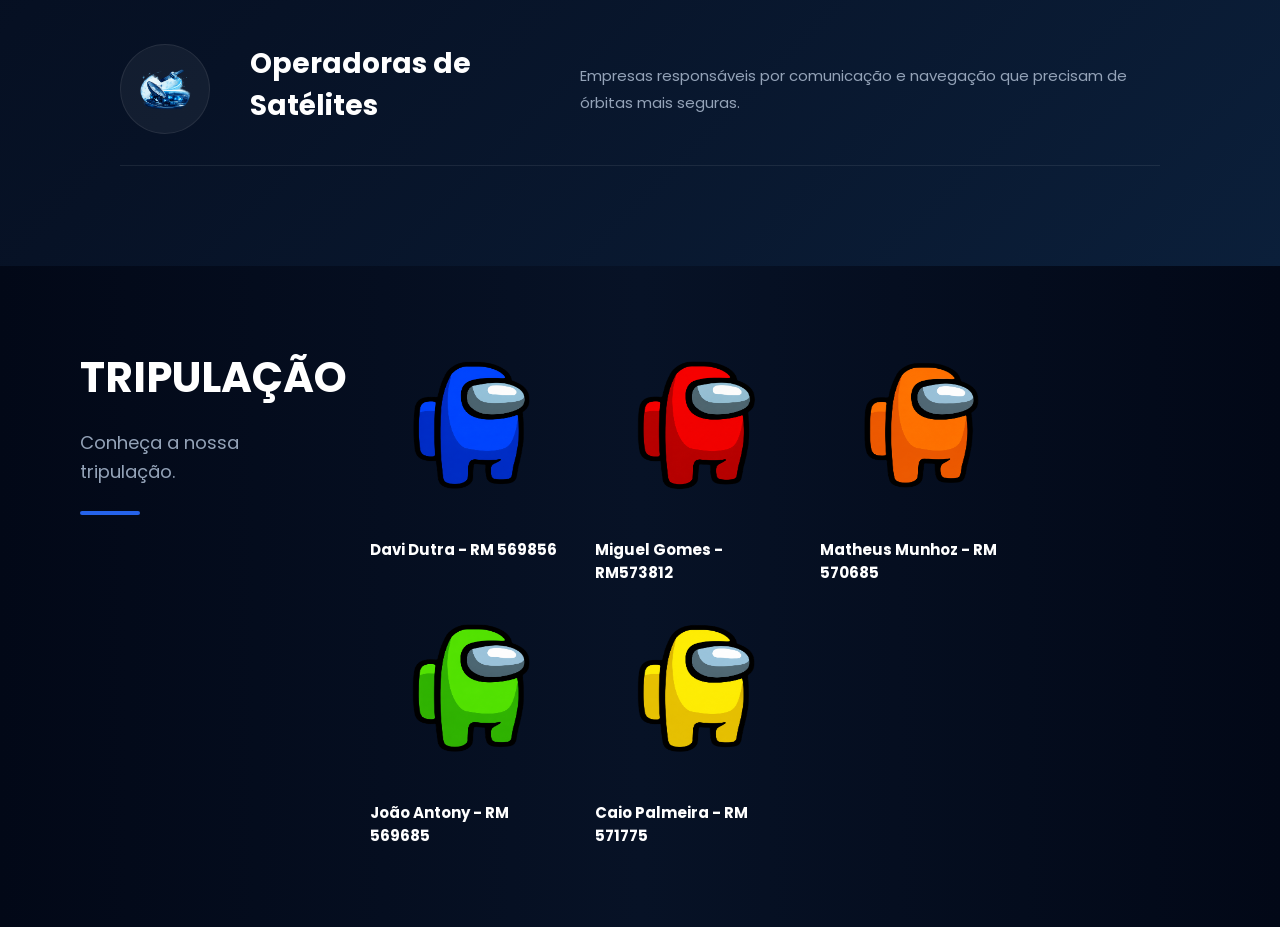
==== commit d8b551e6: "tentando arrumar as dimensões" ====
--- a/index.html
+++ b/index.html
@@ -1,10 +1,10 @@
 <!DOCTYPE html>
-<html lang="pt-br">
+<html lang="pt-BR">
 
 <head>
     <meta charset="UTF-8">
     <meta name="viewport" content="width=device-width, initial-scale=1.0">
-    <title>Davi RM569856 Miguel RM573812</title>
+    <title>ORBIX</title>
     <link rel="preconnect" href="https://fonts.googleapis.com">
     <link rel="preconnect" href="https://fonts.gstatic.com" crossorigin>
 
@@ -12,6 +12,7 @@
         href="https://fonts.googleapis.com/css2?family=Playfair+Display:wght@600;700;800&family=Poppins:wght@300;400;500;600&display=swap"
         rel="stylesheet">
     <link rel="stylesheet" href="./css/styles.css">
+    <link rel="icon" type="image" href="./images/ChatGPT Image 31_05_2026, 13_19_39.png">
 
 </head>
 
@@ -29,7 +30,7 @@
                     <li><a href="#publico-alvo" class="menu-list-item">PÚBLICO-ALVO</a></li>
                     <li><a href="#beneficios" class="menu-list-item">BENEFÍCIOS</a></li>
                     <li><a href="#aplicacaodia" class="menu-list-item">APLICAÇÃO NO DIA A DIA</a></li>
-                    <li><a href="#crew" class="ultimo">TRIPULAÇÃO</a></li>
+                    <li><a href="#tripulacao" class="ultimo">TRIPULAÇÃO</a></li>
                 </ul>
             </nav>
             <div class="btnDiv">
@@ -140,7 +141,7 @@
             </div>
         </div>
     </section>
-    <section class="TRIPULAÇÃO">
+    <section class="tripulacao" id="tripulacao">
         <div class="tipos-info">
             <h2>TRIPULAÇÃO</h2>
             <p>Conheça a nossa tripulação.</p>
--- a/css/styles.css
+++ b/css/styles.css
@@ -102,9 +102,7 @@
     width: 100%;
 }
 
-
 .menu-btn,
-
 .btn-sm {
     background-color: var(--orbit-blue);
     color: var(--color-branco);
@@ -148,9 +146,9 @@
 .box {
     color: var(--color-branco);
     margin-inline: 30px;
-    margin-bottom: 30px;
-    margin-left: 100px;
-    padding-top: 80px;
+    margin-bottom: 3%;
+    margin-left: 7%;
+    margin-top: 2%;
 }
 
 .box h2 {
@@ -167,10 +165,8 @@
 }
 
 .hero1 {
-    background: linear-gradient(160deg, #020817 10%, #081427 35%, #0B1F3A 55%, #1D4ED8 80%, #3B82F6 100%);
+    background: linear-gradient(160deg, #020817 10%, #081427 35%, #0B1F3A 55%, #1946c0 90%, #3B82F6 100%);
     margin-inline: auto;
-    height: 100dvh;
-    width: 100%;
     display: flex;
     align-items: center;
     justify-content: center;
@@ -185,17 +181,20 @@
     align-items: center;
     justify-content: center;
     gap: 30px;
-    margin-top: 10%;
+    margin-top: 3%;
 }
 
 .container1 img {
     height: 200px;
     width: 200px;
-    margin-bottom: 5%;
 }
 
 .subtitle {
-    margin-top: 2%;
+    margin-top: 5%;
+}
+
+.subtitle p {
+    color: var(--cyan-glow);
 }
 
 .card {
@@ -228,8 +227,6 @@
     padding: 5px;
 }
 
-
-
 .hero2 {
     background: linear-gradient(160deg, #0B1F3A 0%, #071226 40%, #020817 100%);
     min-height: 70dvh;
@@ -251,7 +248,7 @@
     width: 100%;
     padding-inline: 80px;
     text-align: center;
-    margin-top: 0;
+    margin-bottom: 10%;
 }
 
 .satelite-decorativo {
@@ -334,7 +331,7 @@
     margin-left: 20px;
 }
 
-.TRIPULAÇÃO {
+.tripulacao{
     width: 100%;
     padding: 80px;
     display: flex;
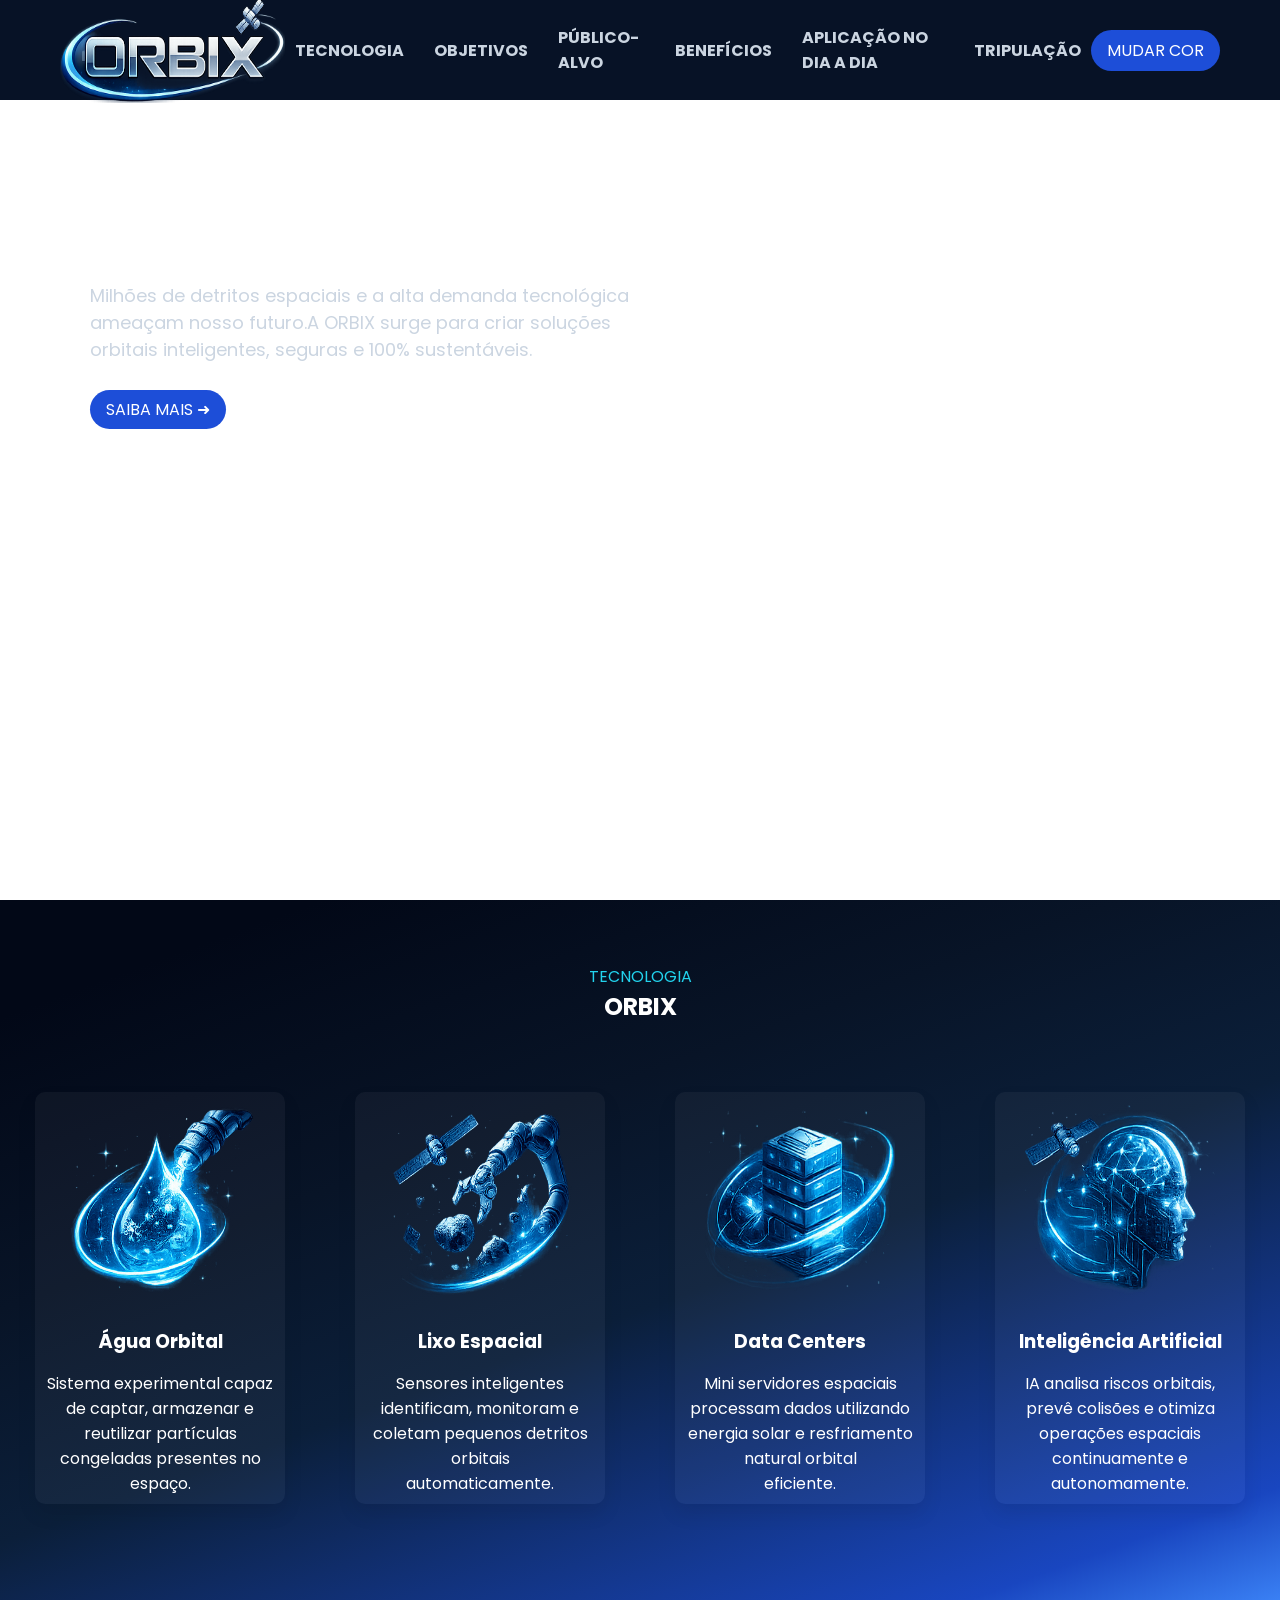
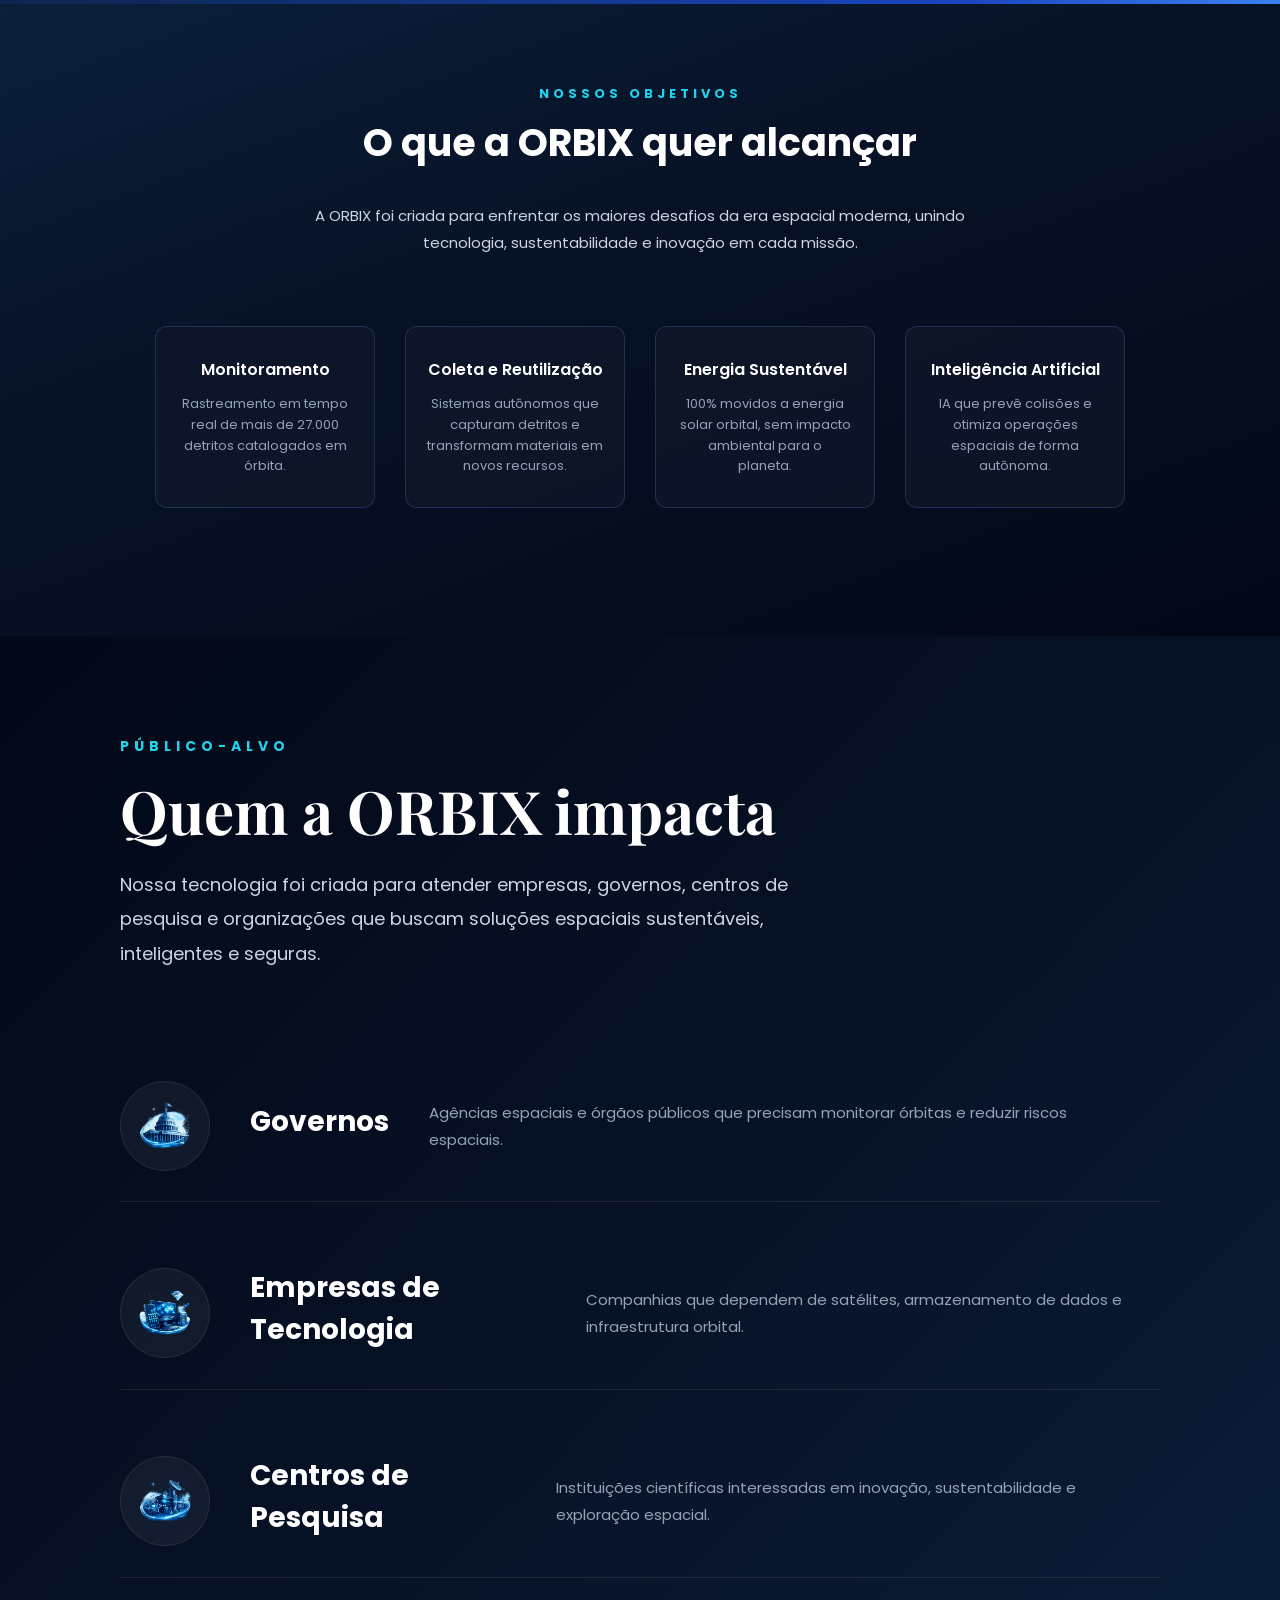
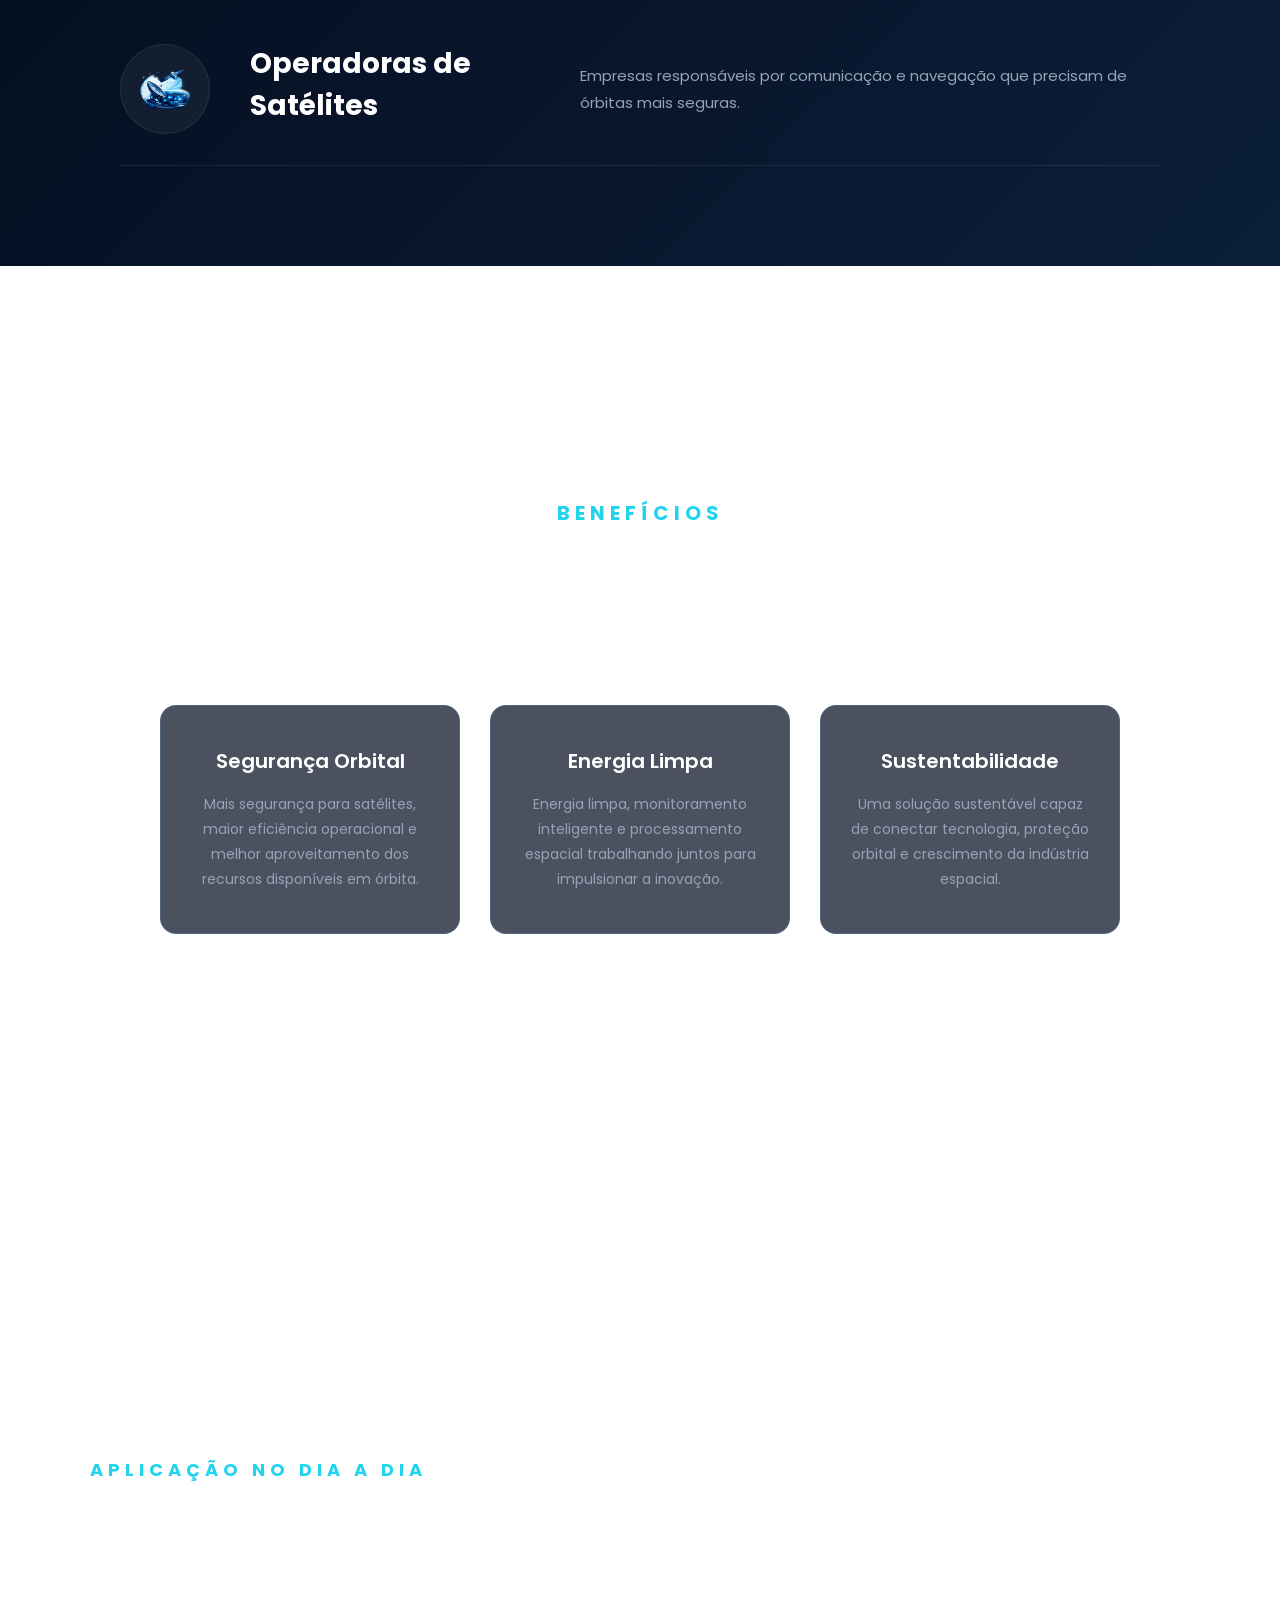
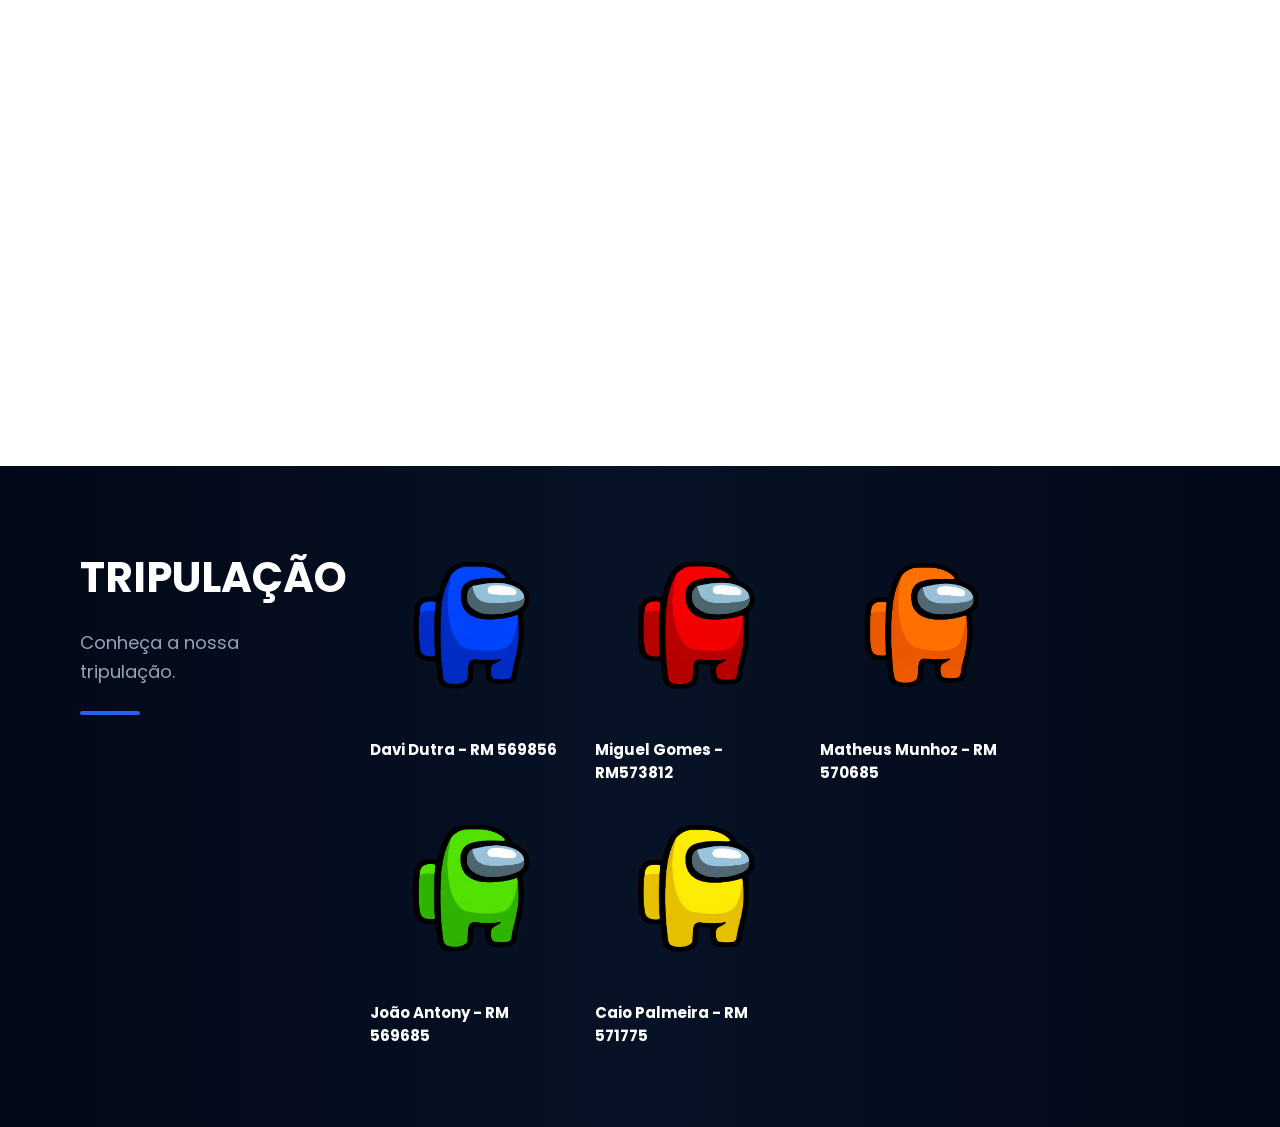
==== commit 3cb9a154: "adicionando as duas ultimas sections restantes" ====
--- a/index.html
+++ b/index.html
@@ -12,7 +12,7 @@
         href="https://fonts.googleapis.com/css2?family=Playfair+Display:wght@600;700;800&family=Poppins:wght@300;400;500;600&display=swap"
         rel="stylesheet">
     <link rel="stylesheet" href="./css/styles.css">
-    <link rel="icon" type="image" href="./images/ChatGPT Image 31_05_2026, 13_19_39.png">
+
 
 </head>
 
@@ -54,25 +54,25 @@
         </div>
         <div class="container1">
             <div class="card">
-                <img src="./images/agua.png" alt="Logo do Claude">
+                <img src="./images/agua.png" alt="Imagem de Agua sendo armazenada">
                 <h3>Água Orbital</h3>
                 <p>Sistema experimental capaz de captar, armazenar e reutilizar partículas congeladas presentes no
                     espaço.</p>
             </div>
             <div class="card">
-                <img src="./images/lixoespacial.png" alt="Logo de um balão de mensagem">
+                <img src="./images/lixoespacial.png" alt="Imagem de um braço robótico e um satélite">
                 <h3>Lixo Espacial</h3>
                 <p>Sensores inteligentes identificam, monitoram e coletam pequenos detritos orbitais
                     <br>automaticamente.</p>
             </div>
             <div class="card">
-                <img src="./images/3.png" alt="Logo de um escudo">
+                <img src="./images/3.png" alt="Imagem Representando um mini Data Center ">
                 <h3>Data Centers</h3>
                 <p>Mini servidores espaciais processam dados utilizando energia solar e resfriamento natural orbital
                     <br>eficiente.</p>
             </div>
             <div class="card">
-                <img src="./images/ia.png" alt="Logo de uma seta para cima">
+                <img src="./images/ia.png" alt="Imagem representando a IA">
                 <h3>Inteligência Artificial</h3>
                 <p>IA analisa riscos orbitais, prevê colisões e otimiza operações espaciais continuamente e
                     autonomamente.</p>
@@ -116,28 +116,57 @@
         </div>
         <div class="publico-cards">
             <div class="publico-card">
-                <img src="./images/governos.png" alt="Governo">
+                <img src="./images/governos.png" alt="Imagem Governo">
                 <h3>Governos</h3>
                 <p>Agências espaciais e órgãos públicos que precisam monitorar órbitas e reduzir riscos espaciais.
                 </p>
             </div>
             <div class="publico-card">
-                <img src="./images/2.png" alt="Empresas">
+                <img src="./images/2.png" alt="Imagem Empresas">
                 <h3>Empresas de Tecnologia</h3>
                 <p>Companhias que dependem de satélites, armazenamento de dados e infraestrutura orbital.
                 </p>
             </div>
             <div class="publico-card">
-                <img src="./images/sat.png" alt="Pesquisa">
+                <img src="./images/sat.png" alt="Imagem Pesquisa">
                 <h3>Centros de Pesquisa</h3>
                 <p>Instituições científicas interessadas em inovação, sustentabilidade e exploração espacial.
                 </p>
             </div>
             <div class="publico-card">
-                <img src="./images/satfr.png" alt="Satélites">
+                <img src="./images/satfr.png" alt="Imagem Satélites">
                 <h3>Operadoras de Satélites</h3>
                 <p>Empresas responsáveis por comunicação e navegação que precisam de órbitas mais seguras.
                 </p>
+            </div>
+        </div>
+    </section>
+    <section class="beneficios" id="beneficios">
+    <div class="beneficios-header">
+        <h2>BENEFÍCIOS</h2>
+        <h1>UMA NOVA GERAÇÃO DE<br>OPERAÇÕES ORBITAIS</h1>
+    </div>
+    <div class="beneficios-cards">
+        <div class="beneficio-card">
+            <h3>Segurança Orbital</h3>
+            <p>Mais segurança para satélites, maior eficiência operacional e melhor aproveitamento dos recursos disponíveis em órbita.</p>
+        </div>
+        <div class="beneficio-card">
+            <h3>Energia Limpa</h3>
+            <p>Energia limpa, monitoramento inteligente e processamento espacial trabalhando juntos para impulsionar a inovação.</p>
+        </div>
+        <div class="beneficio-card">
+            <h3>Sustentabilidade</h3>
+            <p>Uma solução sustentável capaz de conectar tecnologia, proteção orbital e crescimento da indústria espacial.</p>
+        </div>
+    </div>
+    </section>
+    <section class="aplicacao" id="aplicacaodia">
+        <div class="aplicDiv">
+            <div class="boxApli">
+                <h2>APLICAÇÃO NO DIA A DIA</h2>
+                <h1>TECNOLOGIA ESPACIAL COM IMPACTO REAL</h1>
+                <p>O ORBIX fortalece a infraestrutura responsável por serviços digitais utilizados diariamente <br>em todo o planeta.<br>Comunicações, localização, previsão climática e pesquisas espaciais <br>tornam-se mais seguras e eficientes.<br> Dessa forma, a tecnologia orbital gera benefícios concretos para empresas, <br>governos e sociedade. </p>
             </div>
         </div>
     </section>
--- a/css/styles.css
+++ b/css/styles.css
@@ -481,3 +481,116 @@
     line-height: 1.8;
     max-width: 700px;
 }
+
+.beneficios {
+    background-image: linear-gradient(to bottom, rgba(0, 0, 0, .55)), url(../images/9.jpg);
+    background-repeat: no-repeat;
+    background-size: cover;
+    background-position: top center;
+    width: 100%;
+    min-height: 100dvh;
+    display: flex;
+    flex-direction: column;
+    align-items: center;
+    justify-content: center;
+    padding: 100px 80px;
+    gap: 60px;
+}
+
+.beneficios-header {
+    text-align: center;
+    color: var(--color-branco);
+}
+
+.beneficios-header h2 {
+    color: var(--cyan-glow);
+    font-size: 20px;
+    letter-spacing: 5px;
+    margin-bottom: 16px;
+}
+
+.beneficios-header h1 {
+    font-size: 42px;
+    font-weight: 700;
+    line-height: 1.2;
+}
+
+.beneficios-cards {
+    display: flex;
+    gap: 30px;
+    justify-content: center;
+    flex-wrap: wrap;
+}
+
+.beneficio-card {
+    background: rgba(15, 23, 42, 0.75);
+    border: 1px solid var(--border-color);
+    border-radius: 16px;
+    padding: 40px 30px;
+    max-width: 300px;
+    text-align: center;
+    display: flex;
+    flex-direction: column;
+    align-items: center;
+    gap: 16px;
+    transition: 0.4s;
+}
+
+.beneficio-card:hover {
+    border-color: var(--cyan-glow);
+    transform: translateY(-8px);
+    box-shadow: 0 0 25px rgba(34, 211, 238, 0.15);
+}
+
+.beneficio-card h3 {
+    color: var(--color-branco);
+    font-size: 20px;
+    font-weight: 600;
+}
+
+.beneficio-card p {
+    color: var(--text-muted);
+    font-size: 14px;
+    line-height: 1.8;
+}
+
+.aplicDiv {
+    background-image: linear-gradient(to bottom, rgba(0, 0, 0, .2)), url(../images/moon2.jpg);
+    background-repeat: no-repeat;
+    background-size: cover;
+    background-position: center center;
+    width: 100%;
+    min-height: 100dvh;
+    padding-top: 150px  80px 80px 80px;
+    display: flex;
+    align-items: center;
+    justify-content: flex-start;
+}
+
+.boxApli {
+    color: var(--color-branco);
+    margin-inline: 30px;
+    margin-bottom: 3%;
+    margin-left: 7%;
+    margin-top: 2%;
+}
+
+.boxApli h2{
+    color: var(--cyan-glow);
+    font-size: 18px;
+    letter-spacing: 5px;
+    margin-bottom: 20px;
+}
+
+.boxApli h1 {
+    font-size: 38px;
+    font-weight: 700;
+    line-height: 1.2;
+}
+
+.boxApli p {
+    font-size: 18px;
+    color: var(--text-primary);
+    line-height: 1.8;
+    margin-top: 20px;
+}
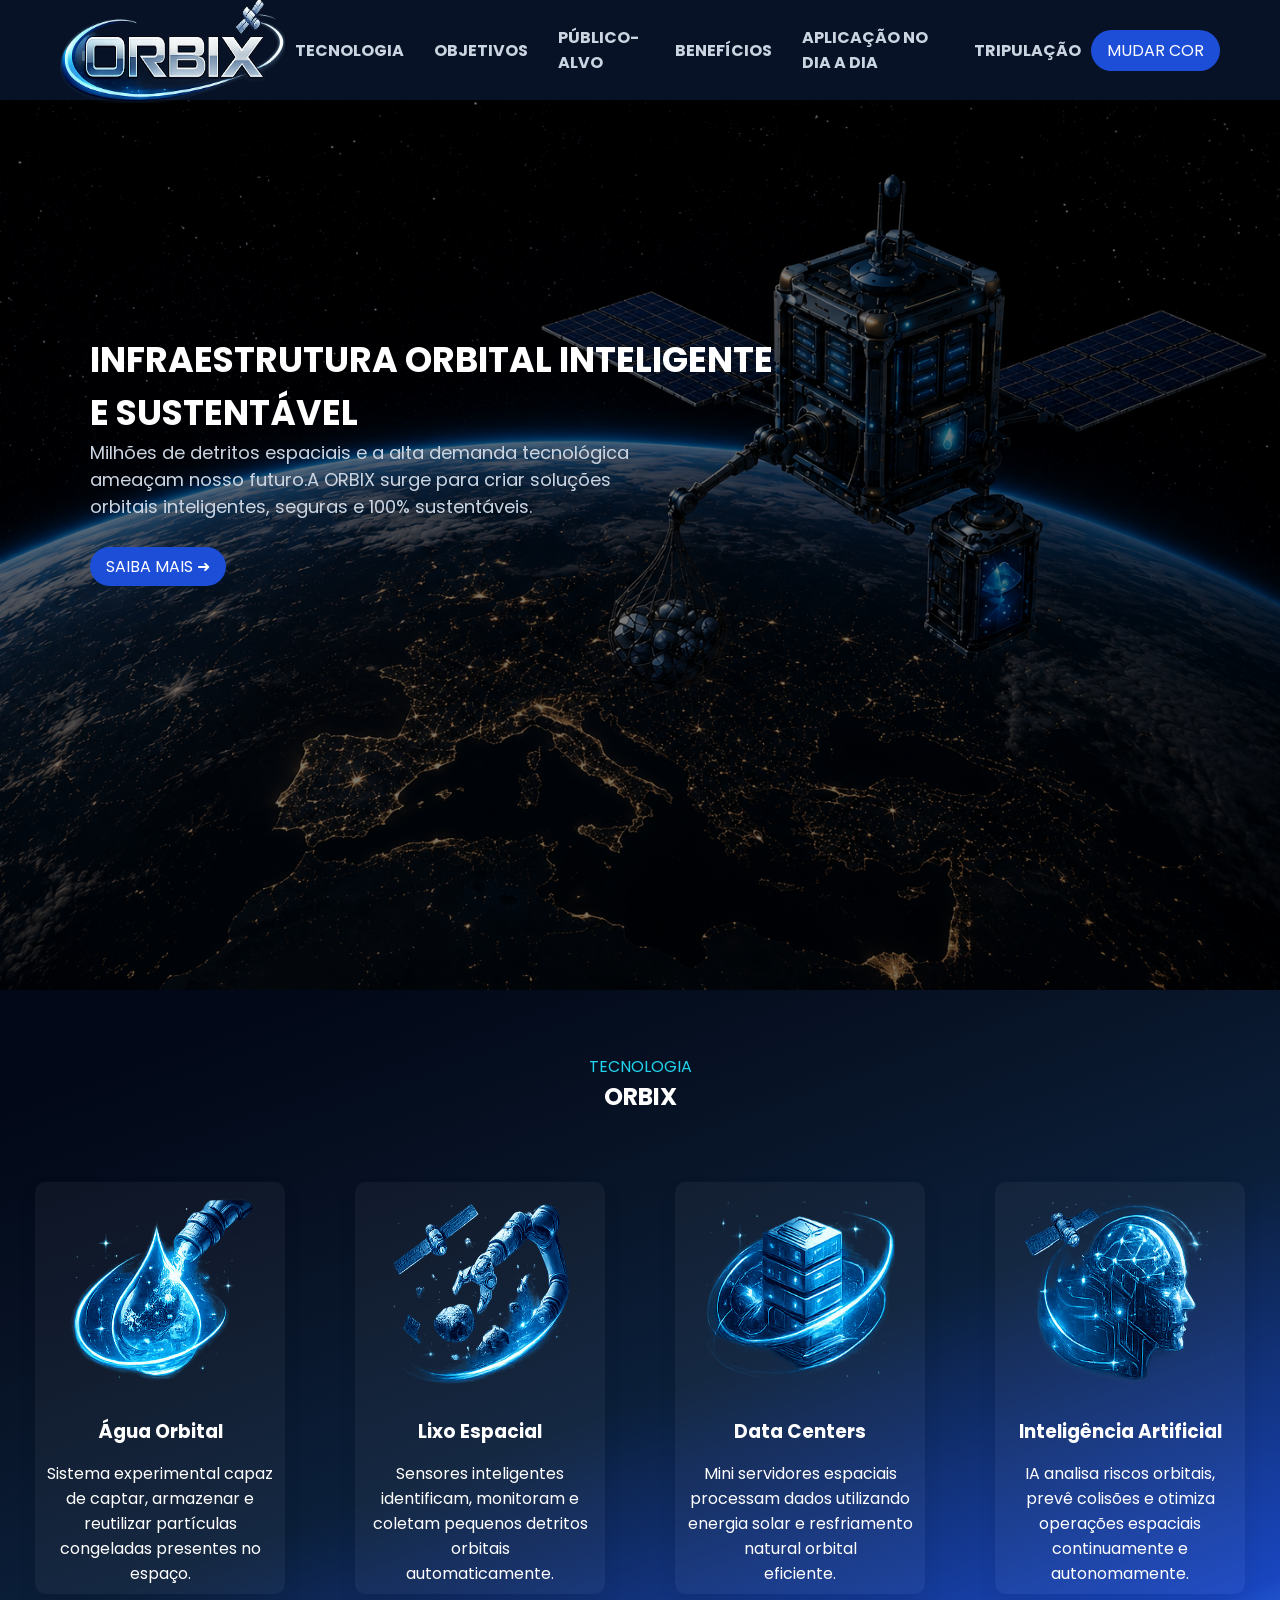
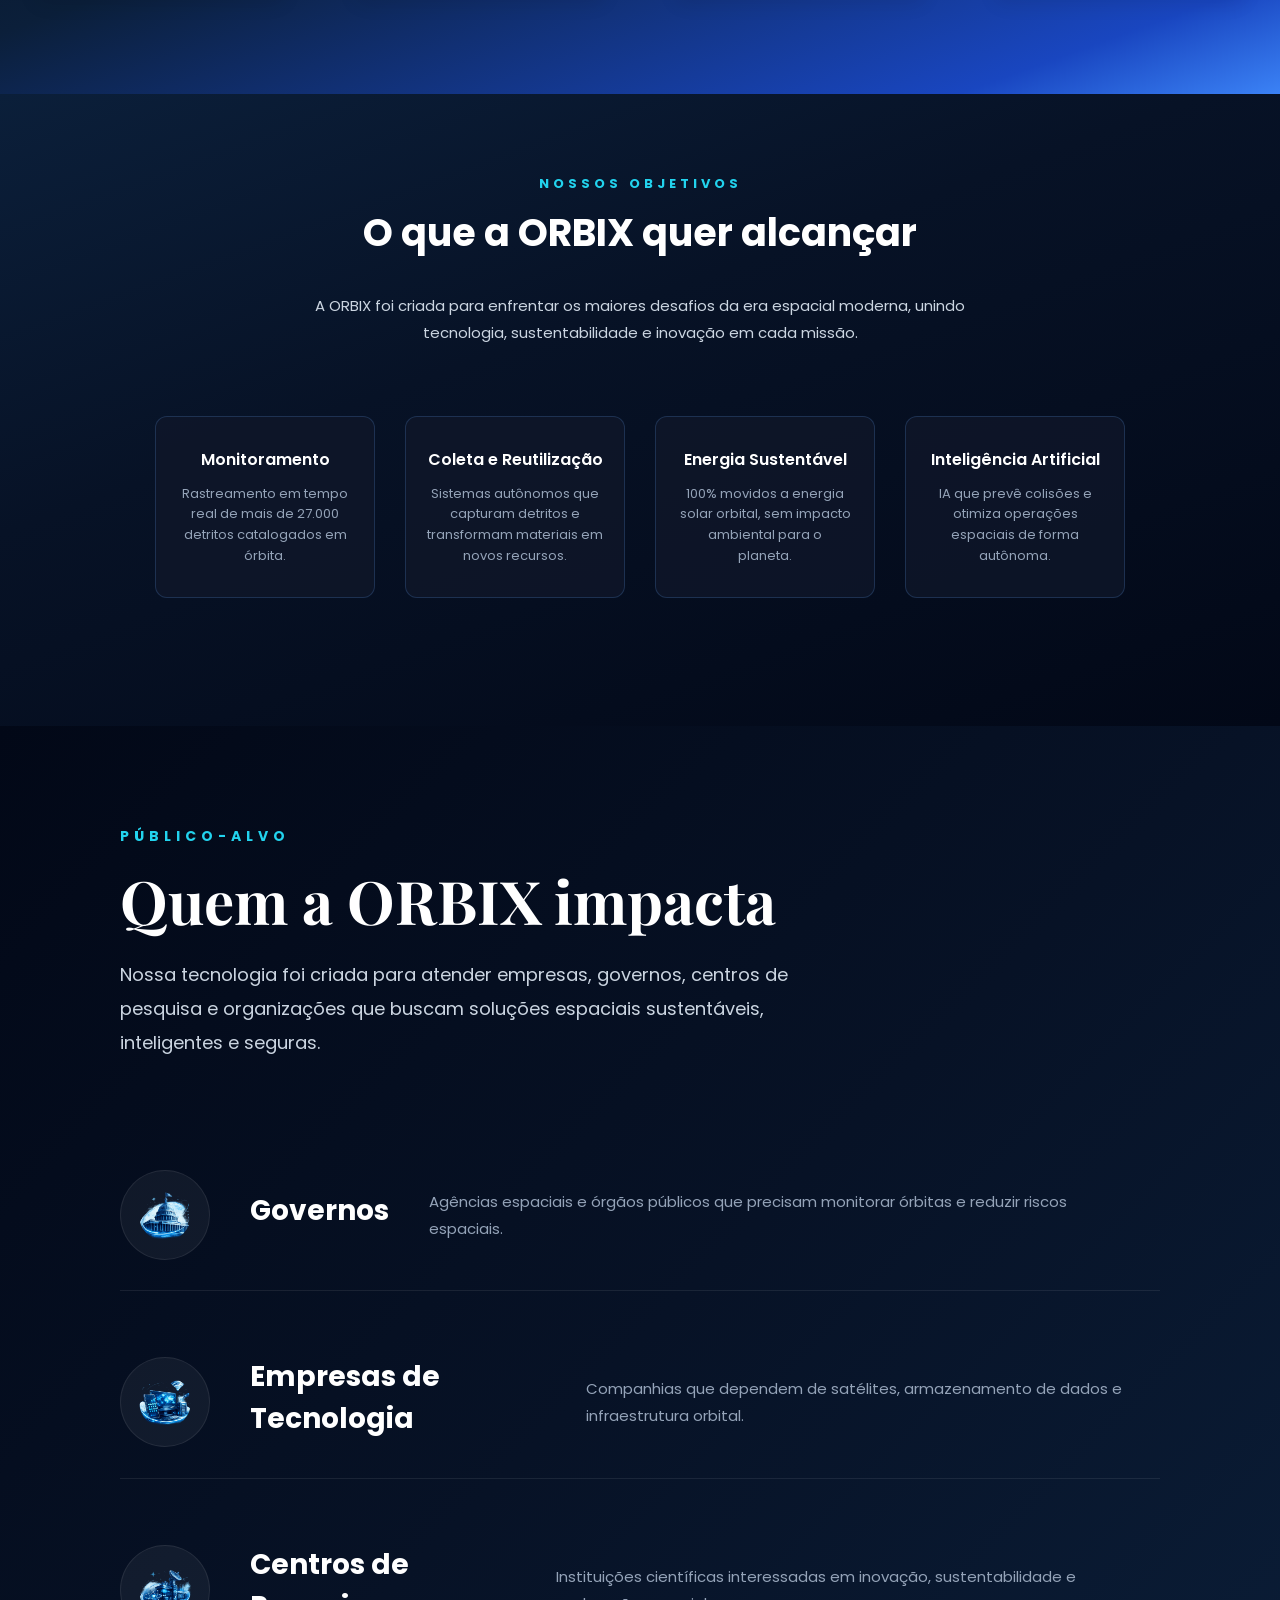
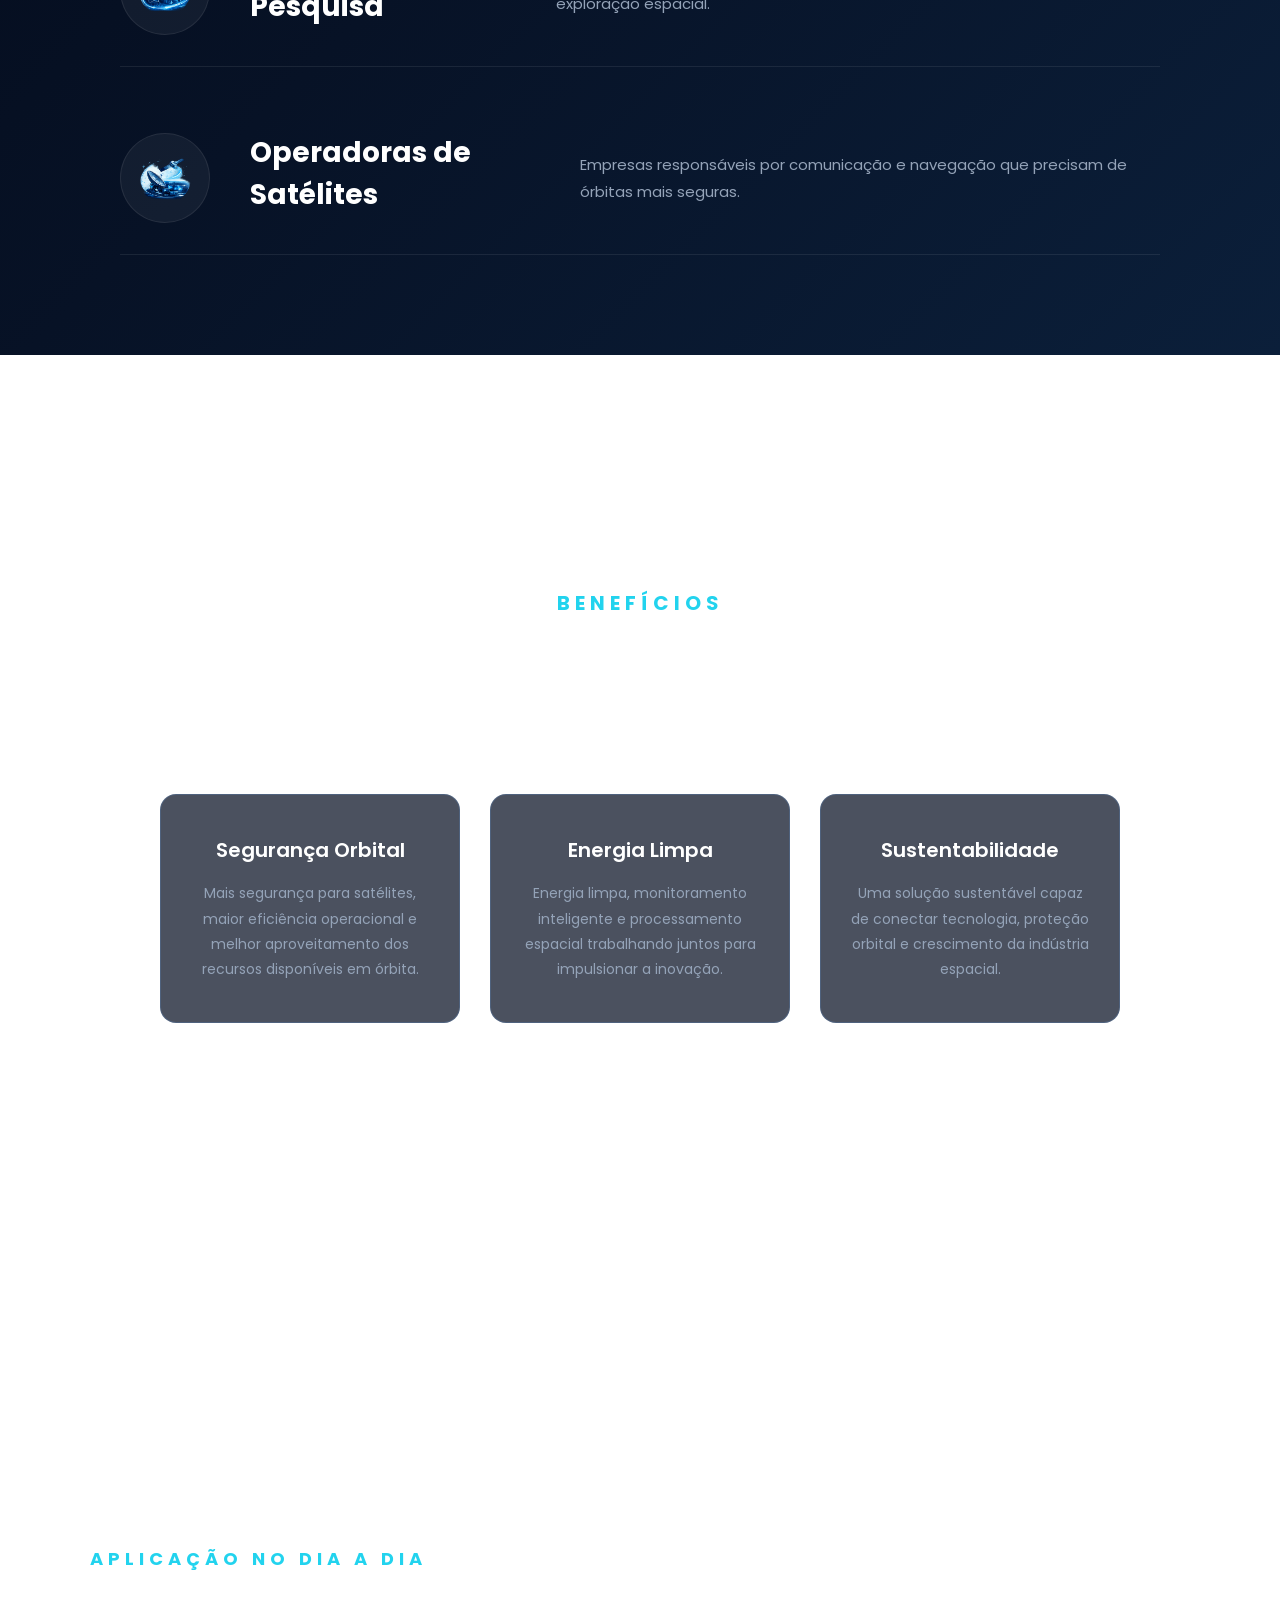
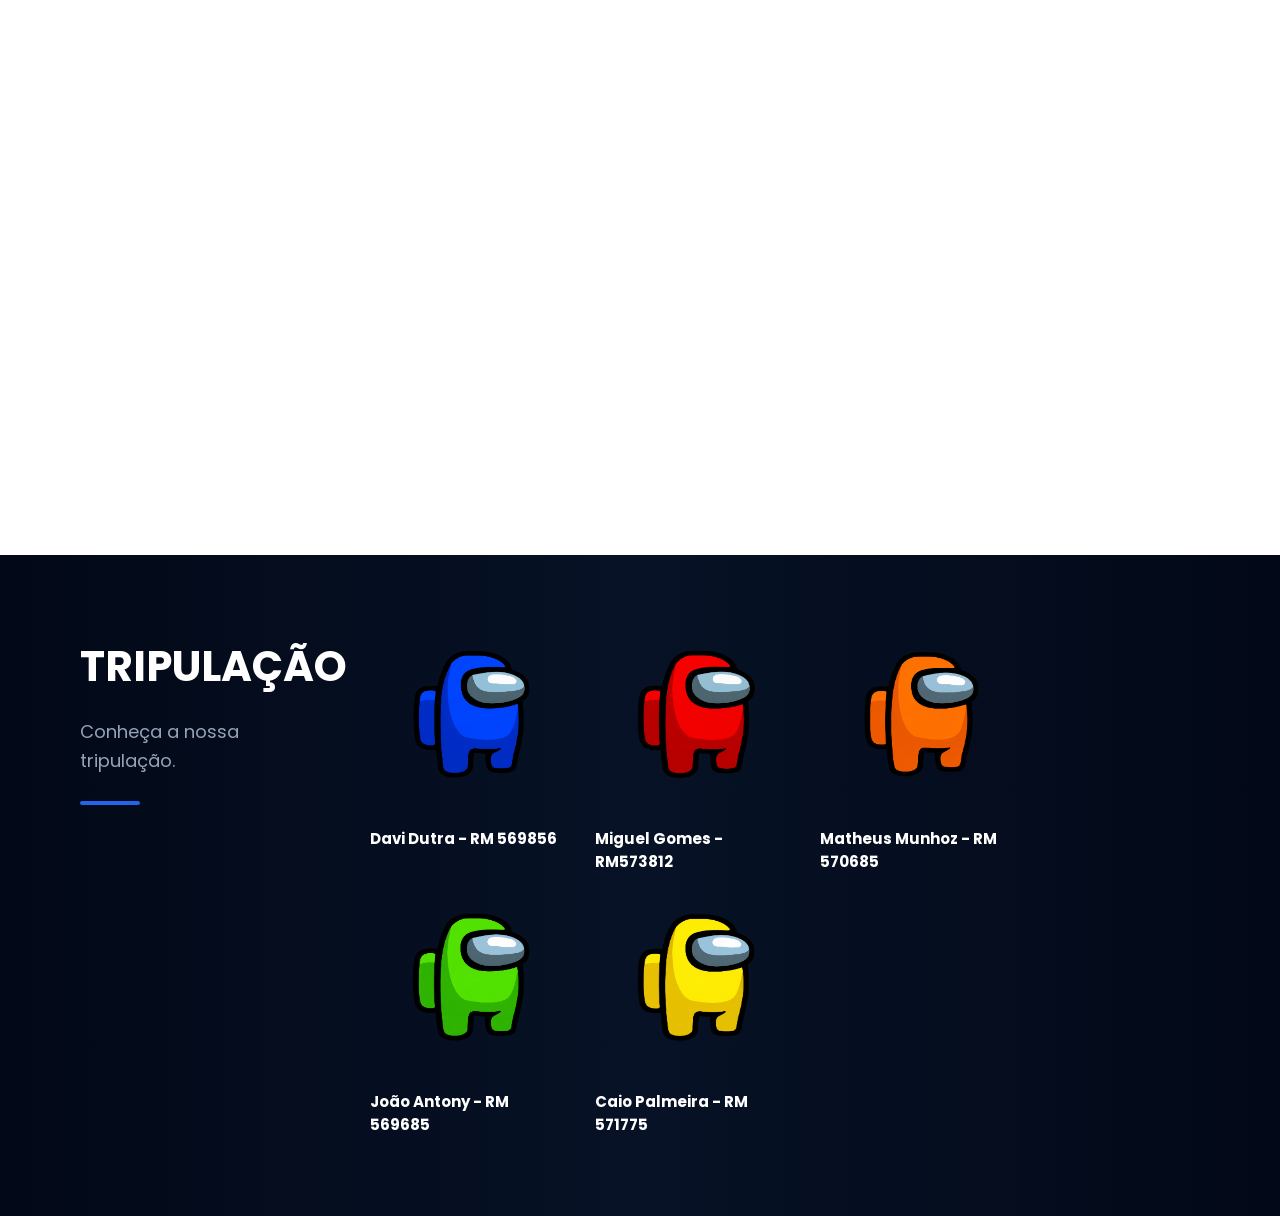
==== commit 249b45aa: "Adicionando mudanças de cores e em parte dos slides" ====
--- a/index.html
+++ b/index.html
@@ -34,10 +34,15 @@
                 </ul>
             </nav>
             <div class="btnDiv">
-                <a href="#" class="menu-btn">MUDAR COR</a>
+                <a href="#" id = "btn" class="menu-btn">MUDAR COR</a>
             </div>
         </header>
         <div class="container">
+            <div class="slideshow">
+                <img src="./images/ChatGPT Image 28_05_2026, 13_29_01.png" class="slide ativo">
+                <img src="./images/ChatGPT Image 2_06_2026, 14_30_50.png" class="slide">
+                <img src="./images/ChatGPT Image 2_06_2026, 14_21_42.png" class="slide">
+            </div>
             <div class="box">
                 <h2></h2>
                 <h1>INFRAESTRUTURA ORBITAL INTELIGENTE<br>E SUSTENTÁVEL</h1>
@@ -199,6 +204,7 @@
             </div>
         </div>
     </section>
+    <script src="./js/script.js"></script>
 </body>
 
 </html>
--- a/css/styles.css
+++ b/css/styles.css
@@ -30,7 +30,7 @@
 
 .hero {
     width: 100%;
-    height: 100dvh;
+    min-height: 100vh;
     display: flex;
     align-items: center;
     justify-content: center;
@@ -130,25 +130,58 @@
     margin-bottom: 5%;
 }
 
+.header-hero {
+    z-index: 999;
+}
+
 .container {
-    background-image: linear-gradient(to bottom, rgba(0, 0, 0, .2)), url(../images/ChatGPT\ Image\ 28_05_2026\,\ 13_29_01.png);
     background-repeat: no-repeat;
     background-size: cover;
-    background-position: top center;
-    width: 100%;
-    height: 100dvh;
-    padding-top: 150px;
-    display: flex;
-    align-items: flex-start;
+    background-position: center center;
+    width: 100%;
+    height: 100vh;
+    position: relative;
+    overflow: hidden;
+    margin-top: 7%;
+    display: flex;
+    align-items: center;
     justify-content: flex-start;
 }
 
+.slideshow {
+    position: absolute;
+    inset: 0;
+    z-index: 1;
+}
+
+.slide {
+    position: absolute;
+    width: 100%;
+    height: 100%;
+    object-fit: cover;
+    opacity: 0;
+    transition: opacity 1.5s ease;
+}
+
+.slide.ativo {
+    opacity: 1;
+}
+
+.slideshow::after {
+    content: "";
+    position: absolute;
+    inset: 0;
+    background: rgba(0,0,0,.5);
+}
+
 .box {
     color: var(--color-branco);
     margin-inline: 30px;
-    margin-bottom: 3%;
+    margin-bottom: 15%;
     margin-left: 7%;
     margin-top: 2%;
+    position: relative;
+    z-index: 2;
 }
 
 .box h2 {
@@ -555,7 +588,7 @@
 }
 
 .aplicDiv {
-    background-image: linear-gradient(to bottom, rgba(0, 0, 0, .2)), url(../images/moon2.jpg);
+    background-image: linear-gradient(to bottom, rgba(0, 0, 0, .8)), url(../images/moon2.jpg);
     background-repeat: no-repeat;
     background-size: cover;
     background-position: center center;
@@ -593,4 +626,30 @@
     color: var(--text-primary);
     line-height: 1.8;
     margin-top: 20px;
+}
+
+.hero1,
+.hero2,
+.publico-alvo,
+.tripulacao,
+.header-hero {
+    transition: background 0.8s ease;
+}
+
+h1,
+h2,
+h3,
+p,
+a {
+    transition: color 0.5s ease;
+}
+
+.card,
+.objetivo-item,
+.publico-card,
+.beneficio-card,
+.pessoa {
+    transition: transform 0.3s ease,
+                box-shadow 0.3s ease,
+                border-color 0.3s ease;
 }
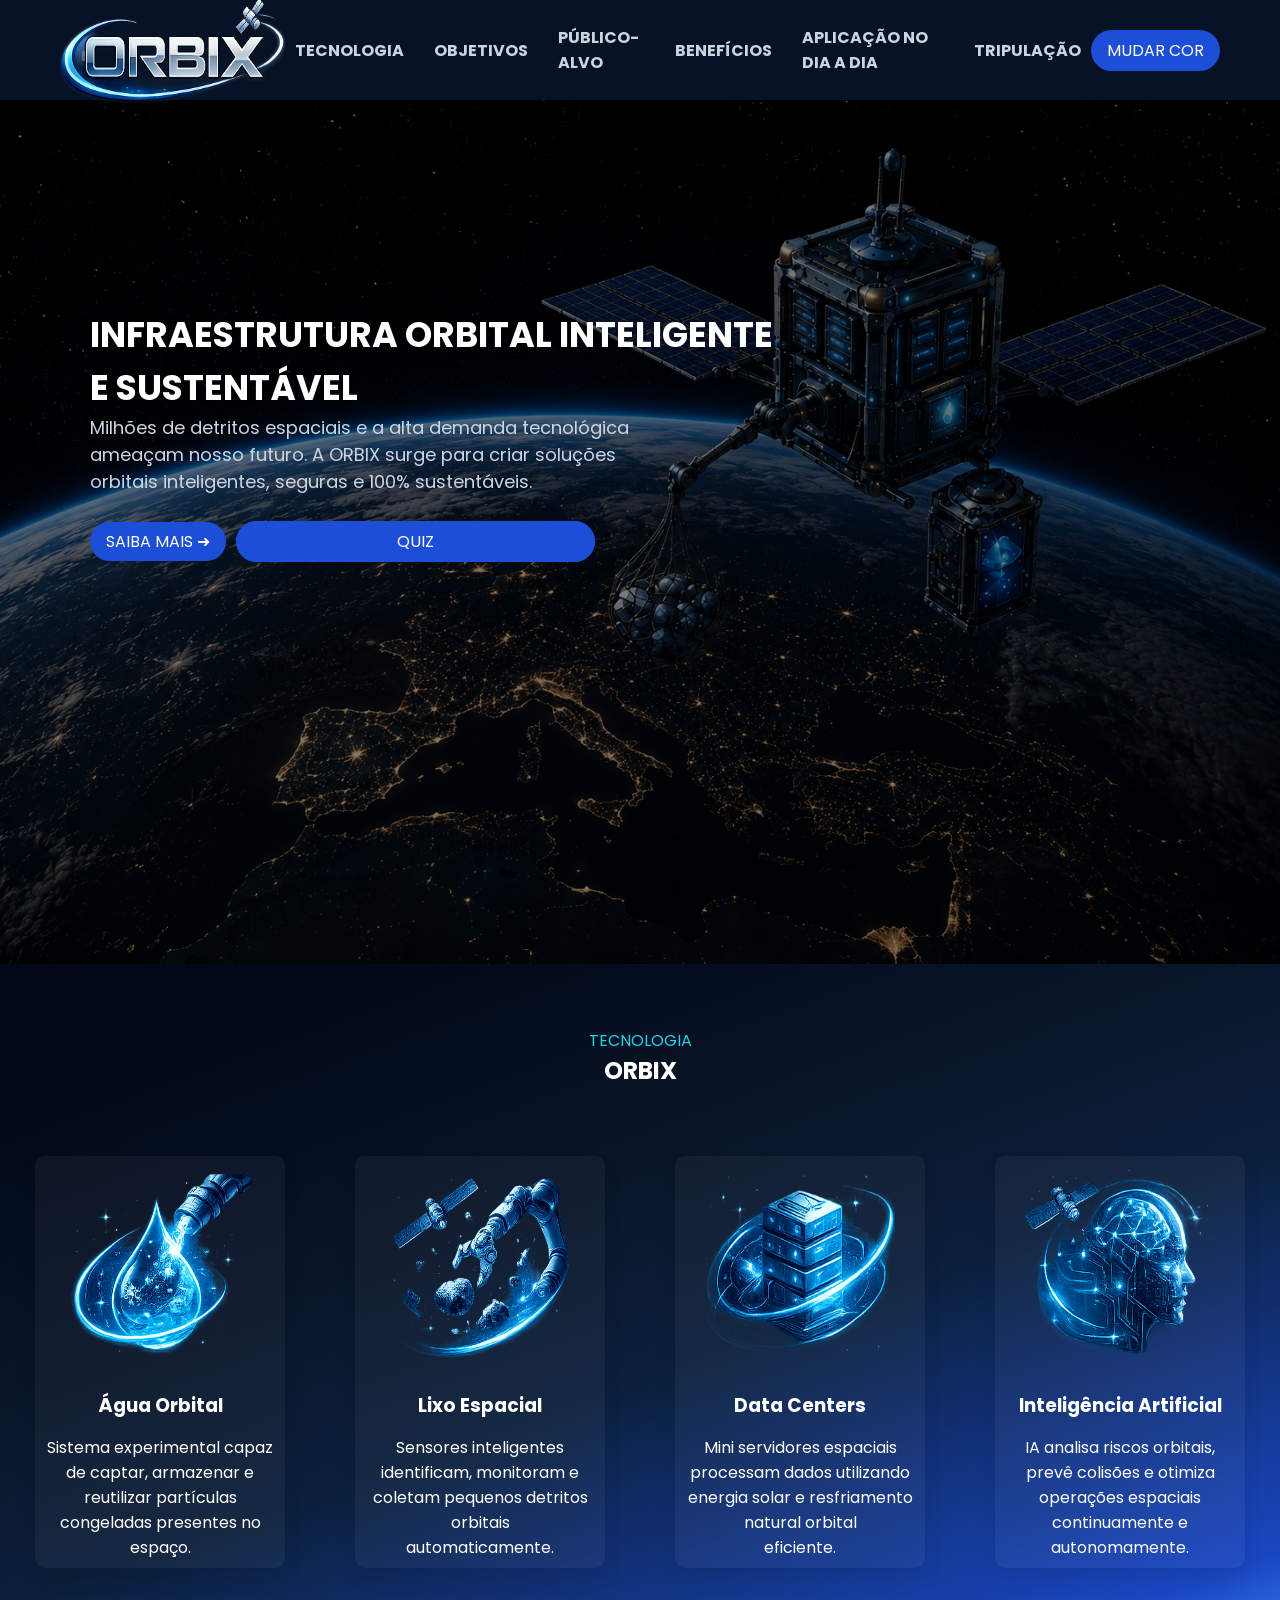
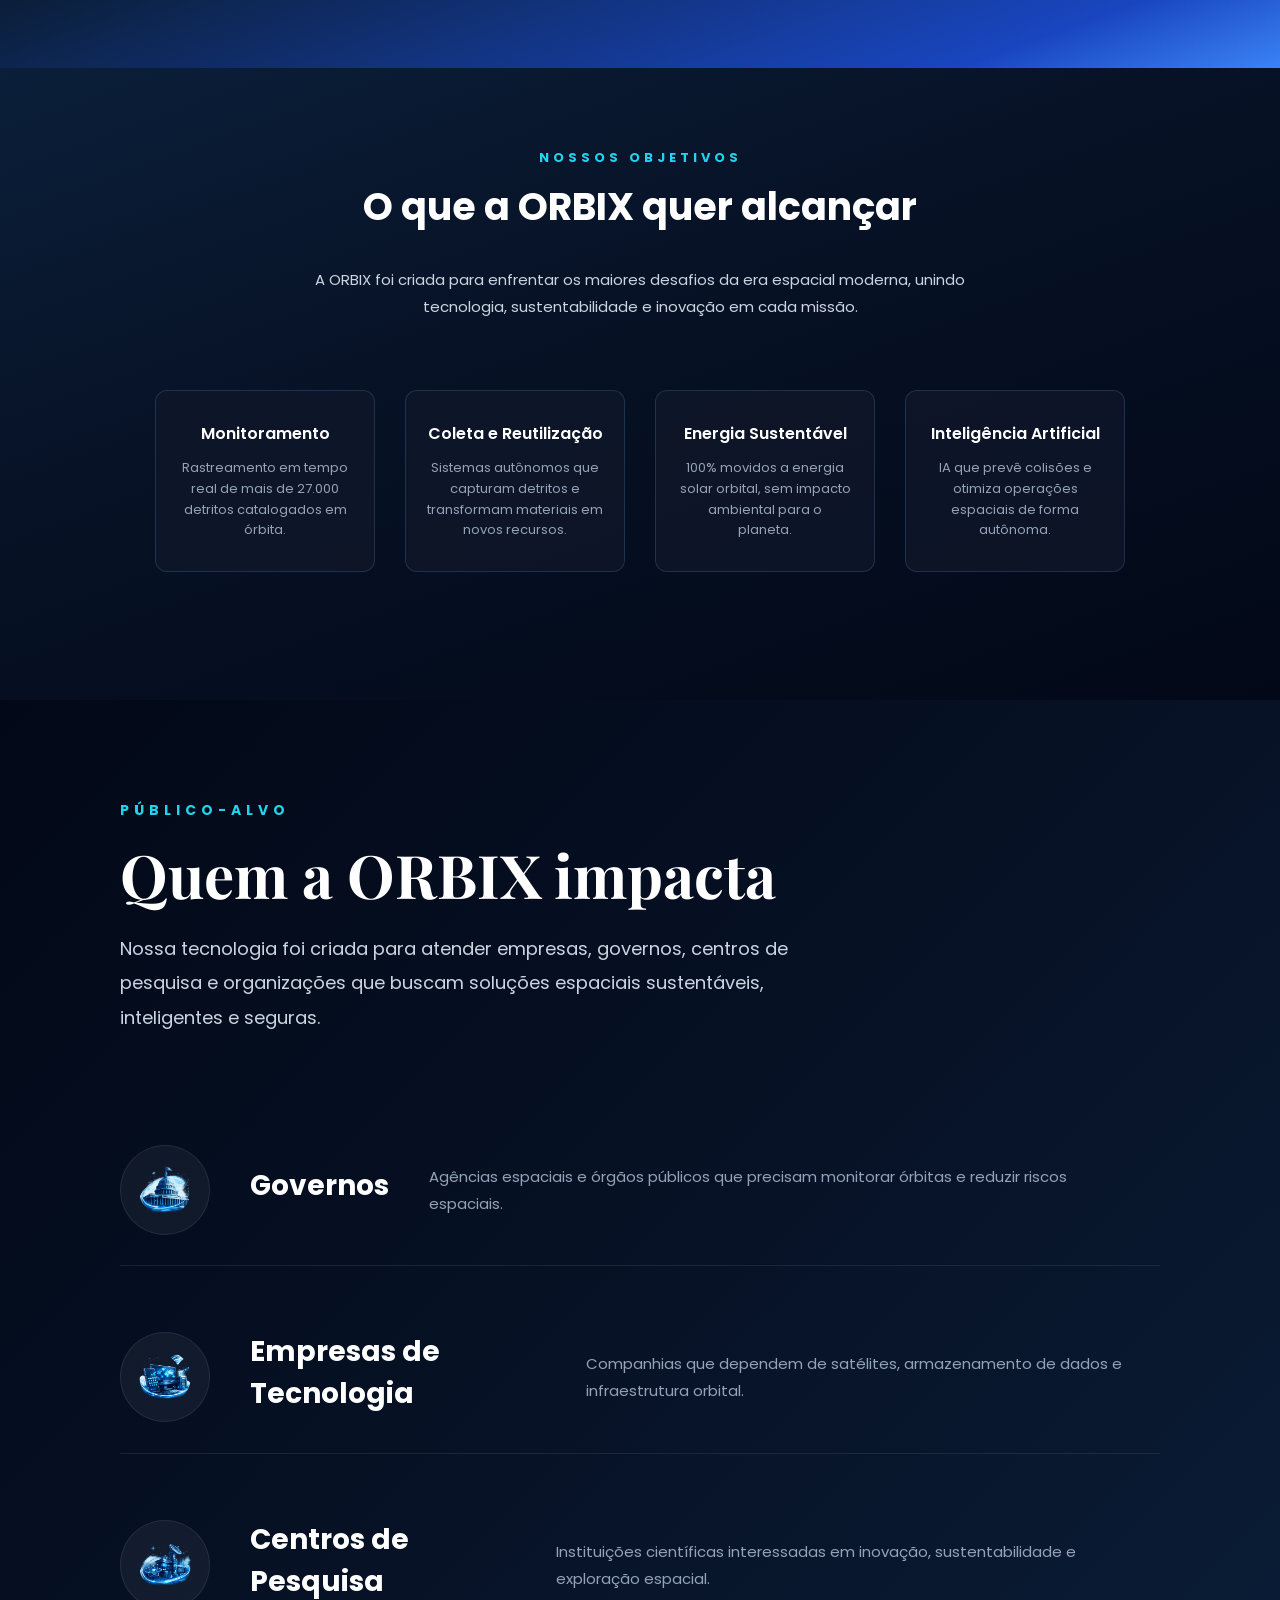
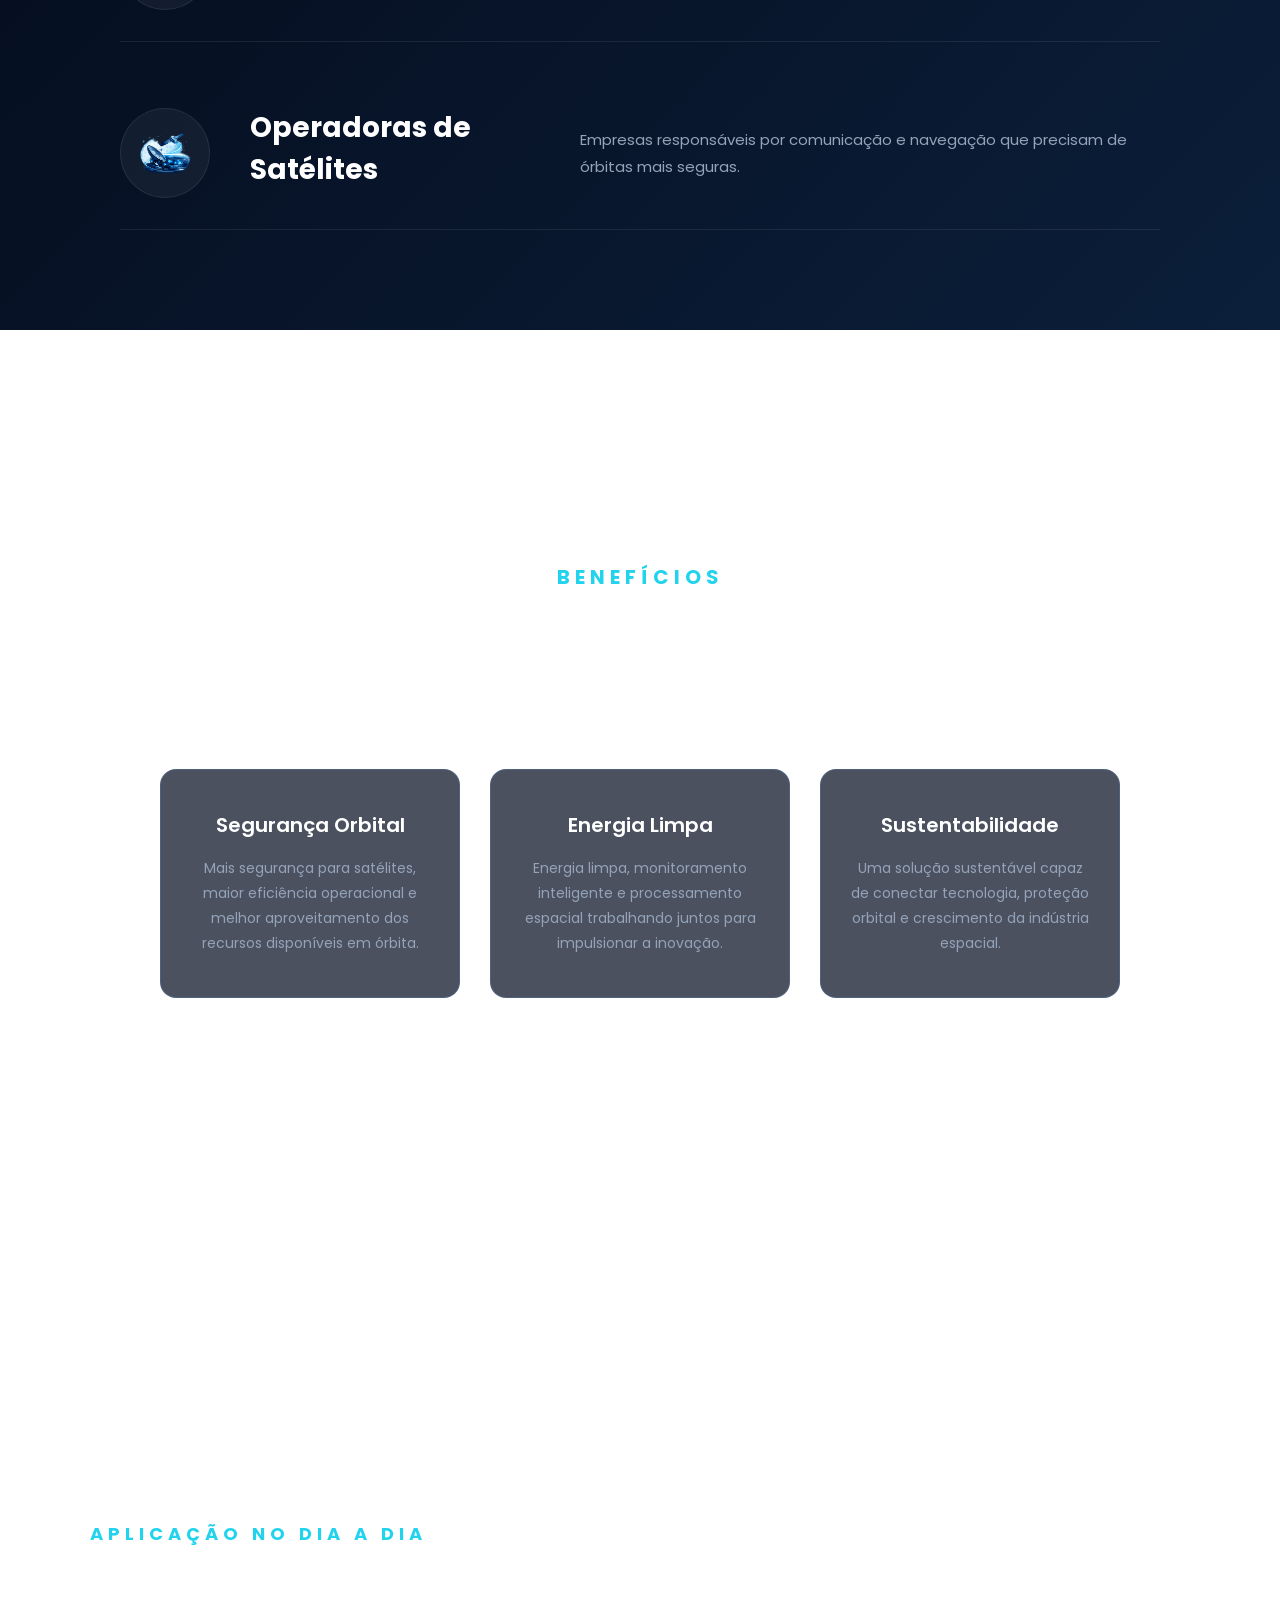
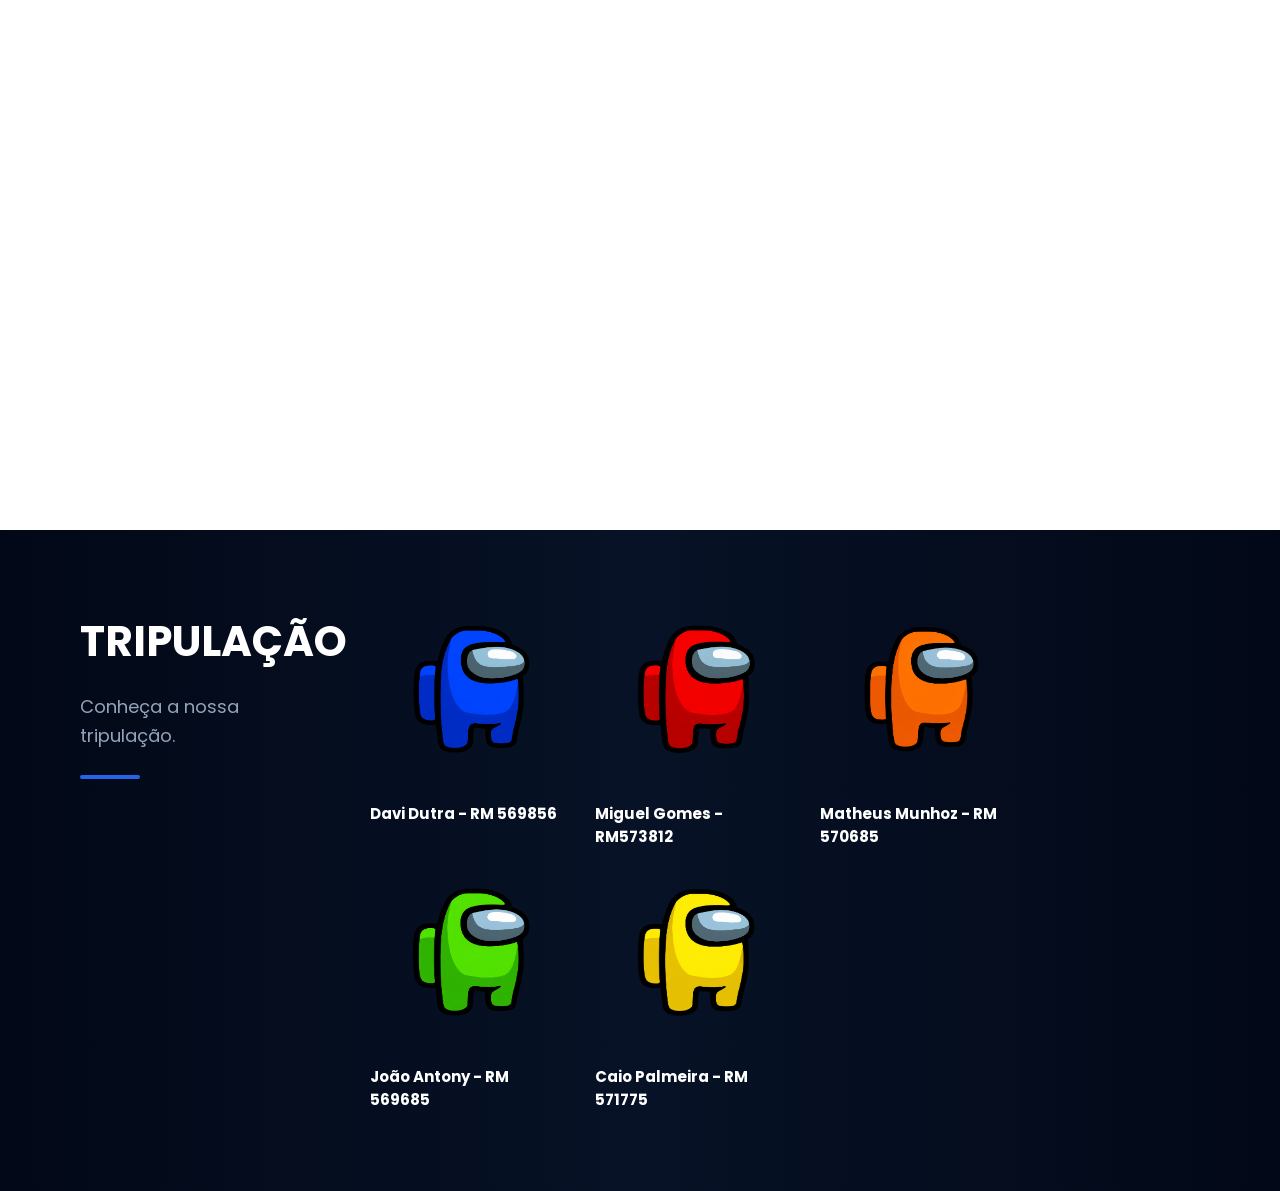
==== commit 6a26428c: "Finalizando + Quiz" ====
--- a/index.html
+++ b/index.html
@@ -39,16 +39,17 @@
         </header>
         <div class="container">
             <div class="slideshow">
-                <img src="./images/ChatGPT Image 28_05_2026, 13_29_01.png" class="slide ativo">
-                <img src="./images/ChatGPT Image 2_06_2026, 14_30_50.png" class="slide">
-                <img src="./images/ChatGPT Image 2_06_2026, 14_21_42.png" class="slide">
+                <img src="./images/ChatGPT Image 28_05_2026, 13_29_01.png" class="slide espaço ativo">
+                <img src="./images/ChatGPT Image 2_06_2026, 14_30_50.png" class="slide espaço">
+                <img src="./images/ChatGPT Image 2_06_2026, 14_21_42.png" class="slide espaço">
             </div>
             <div class="box">
                 <h2></h2>
                 <h1>INFRAESTRUTURA ORBITAL INTELIGENTE<br>E SUSTENTÁVEL</h1>
-                <p>Milhões de detritos espaciais e a alta demanda tecnológica <br>ameaçam nosso futuro.A ORBIX surge
+                <p>Milhões de detritos espaciais e a alta demanda tecnológica <br>ameaçam nosso futuro. A ORBIX surge
                     para criar soluções <br>orbitais inteligentes, seguras e 100% sustentáveis.</p>
                 <a href="https://github.com/orbix-gs/orbix-gs" class="btn-sm" target="_blank">SAIBA MAIS ➜</a>
+                <a href="quiz.html" class="btn-quiz" target="_blank">QUIZ</a>
             </div>
         </div>
     </section>
--- a/css/styles.css
+++ b/css/styles.css
@@ -49,7 +49,7 @@
 }
 
 .logoDiv {
-    height: 100px;
+    height: 3%;
     display: flex;
     align-items: center;
     padding-inline: 10px;
@@ -102,6 +102,18 @@
     width: 100%;
 }
 
+.btn-quiz {
+    background-color: var(--orbit-blue);
+    color: var(--color-branco);
+    padding: 8px 160px;
+    border-radius: 30PX;
+    transition: 0.3s;
+    cursor: pointer;
+    text-decoration: none;
+    margin-left: 1%;
+    border: solid 1px var(--orbit-blue);
+}
+
 .menu-btn,
 .btn-sm {
     background-color: var(--orbit-blue);
@@ -113,6 +125,10 @@
     text-decoration: none;
 }
 
+.btn-quiz:hover {
+    background-color: transparent;
+}
+
 .menu-btn:hover,
 .btn-sm:hover {
     background-color: var(--cyan-glow);
@@ -139,10 +155,10 @@
     background-size: cover;
     background-position: center center;
     width: 100%;
-    height: 100vh;
+    min-height: 100vh;
     position: relative;
     overflow: hidden;
-    margin-top: 7%;
+    margin-top: 5%;
     display: flex;
     align-items: center;
     justify-content: flex-start;
@@ -628,28 +644,124 @@
     margin-top: 20px;
 }
 
-.hero1,
-.hero2,
-.publico-alvo,
-.tripulacao,
-.header-hero {
-    transition: background 0.8s ease;
-}
-
-h1,
-h2,
-h3,
-p,
-a {
-    transition: color 0.5s ease;
-}
-
-.card,
-.objetivo-item,
-.publico-card,
-.beneficio-card,
-.pessoa {
-    transition: transform 0.3s ease,
-                box-shadow 0.3s ease,
-                border-color 0.3s ease;
+
+
+.quiz-orbix{
+    background: linear-gradient(
+        135deg,
+        #020817 0%,
+        #071226 50%,
+        #0B1F3A 100%
+    );
+    padding:100px 0;
+}
+
+.quiz-container{
+    width:90%;
+    max-width:1000px;
+    margin:auto;
+}
+
+.quiz-header{
+    text-align:center;
+    margin-bottom:60px;
+}
+
+.quiz-header h2{
+    color:#22D3EE;
+    letter-spacing:5px;
+    margin-bottom:15px;
+}
+
+.quiz-header h1{
+    color:white;
+    font-size:42px;
+    margin-bottom:20px;
+}
+
+.quiz-header p{
+    color:#CBD5E1;
+}
+
+.pergunta{
+    background:rgba(15,23,42,.8);
+    border:1px solid rgba(96,165,250,.2);
+    border-radius:15px;
+    padding:25px;
+    margin-bottom:25px;
+    transition:.4s;
+}
+
+.pergunta:hover{
+    border-color:#22D3EE;
+    transform:translateY(-5px);
+}
+
+.pergunta h3{
+    color:white;
+    margin-bottom:15px;
+}
+
+.pergunta select{
+    width:100%;
+    padding:15px;
+    border:none;
+    border-radius:10px;
+    background:#0F172A;
+    color:white;
+    font-size:16px;
+    outline:none;
+}
+
+.btnQuiz{
+    width:100%;
+    padding:18px;
+    border:none;
+    border-radius:50px;
+    background:#1D4ED8;
+    color:white;
+    font-weight:bold;
+    font-size:18px;
+    cursor:pointer;
+    transition:.4s;
+}
+
+.btnQuiz:hover{
+    background:#22D3EE;
+}
+
+#resultado{
+    margin-top:40px;
+    text-align:center;
+    padding:30px;
+    border-radius:15px;
+    display:none;
+    background:rgba(15,23,42,.9);
+    border:1px solid rgba(96,165,250,.2);
+}
+
+#resultado h2{
+    color:#22D3EE;
+    margin-bottom:20px;
+}
+
+#resultado p{
+    color:white;
+    font-size:22px;
+}
+
+.pergunta input{
+    width:100%;
+    padding:15px;
+    border:none;
+    border-radius:10px;
+    background:#0F172A;
+    color:white;
+    font-size:16px;
+    outline:none;
+    border:1px solid rgba(96,165,250,.2);
+}
+
+.pergunta input:focus{
+    border-color:#22D3EE;
 }
